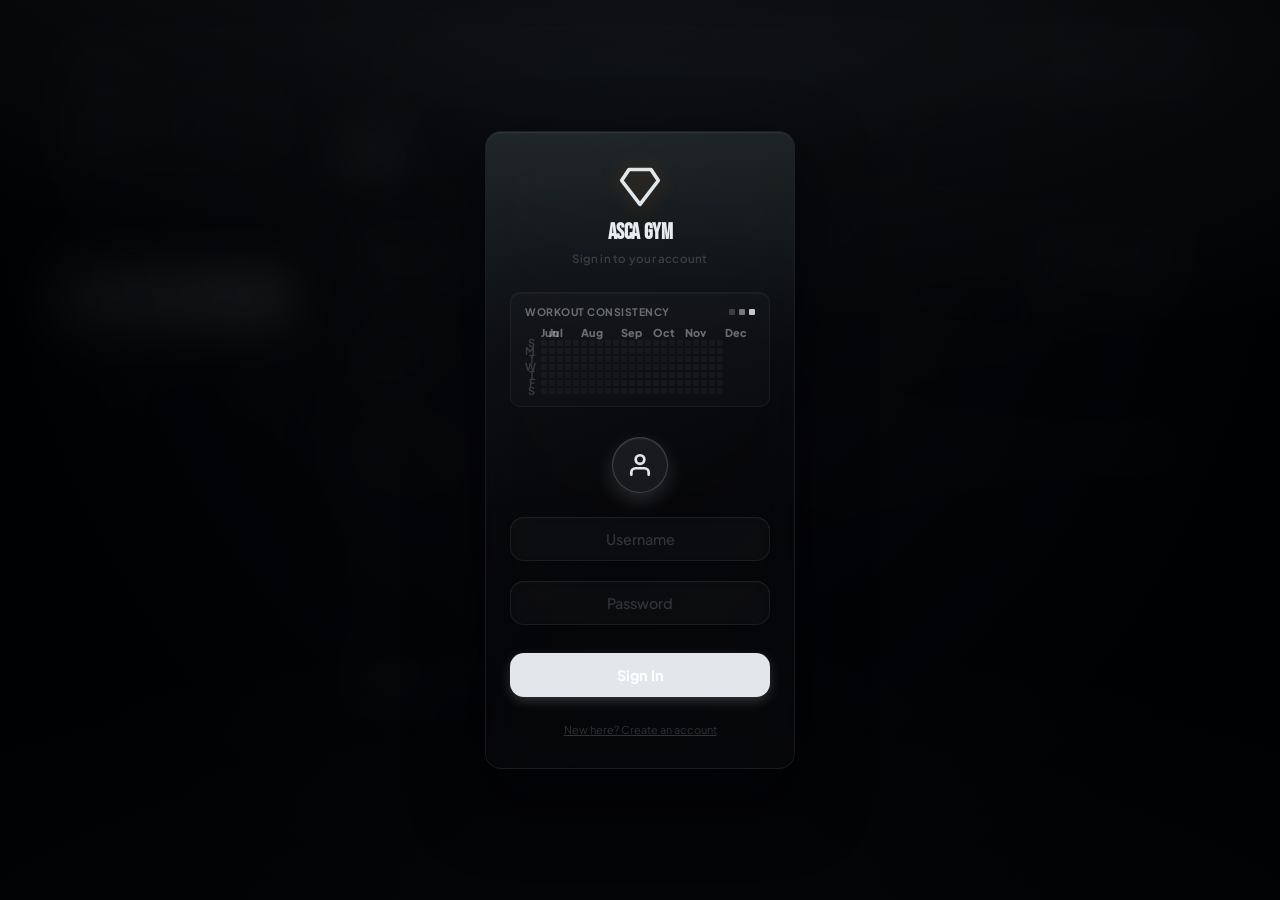
==== index.html @ 85932e54 "v2 P1b: feed skeletons + pull-to-refresh + PR-pill fix Slice 1 — feed/pagination polish: - Feed hard" ====
<!DOCTYPE html>
<html lang="en">
<head>
  <meta charset="UTF-8">
  <meta name="viewport" content="width=device-width, initial-scale=1, viewport-fit=cover, maximum-scale=1, user-scalable=no">
  <meta name="description" content="Asca Gym — Elite Liquid Glass Tracker">
  <meta name="theme-color" content="#000000">
  <meta name="apple-mobile-web-app-capable" content="yes">
  <meta name="apple-mobile-web-app-status-bar-style" content="black-translucent">
  <title>Asca Gym</title>
  <script>
  /* Pre-paint theme. build.js copies the head verbatim into the built
     artifact and emits it ahead of the inlined stylesheet, so this runs
     before a single pixel of the login screen is painted — no flash of the
     wrong theme while the base64 payload is still unpacking. It only ever
     READS the key; applyTheme() in winter.js is the sole writer.

     Winter Arc is the default: anything other than an EXPLICIT 'classic'
     in storage renders winter — this mirrors WinterArc.getTheme()'s
     default exactly, so a fresh browser never flashes classic first. */
  (function(){try{
    if(localStorage.getItem('asca_gym_theme')!=='classic'){
      document.documentElement.setAttribute('data-theme','winter');
      var m=document.querySelector('meta[name="theme-color"]');
      if(m)m.setAttribute('content','#020407');
    }
  }catch(e){}})();
  </script>
  
  <link rel="icon" href="data:image/svg+xml,<svg xmlns='http://www.w3.org/2000/svg' viewBox='0 0 24 24' fill='none' stroke='%230A84FF' stroke-width='2'><path d='M6 3h12l4 6-10 13L2 9z'/></svg>">
  <style>
    @import url('https://fonts.googleapis.com/css2?family=Outfit:wght@600;700;800;900&family=Playfair+Display:ital,wght@1,500;1,600&family=Plus+Jakarta+Sans:wght@400;600;700;800&family=JetBrains+Mono:wght@500;700&family=Bebas+Neue&display=swap');

:root {
  /* ── Colour channels ─────────────────────────────────────────
     The whole palette is expressed as `rgba(var(--channel), alpha)`
     rather than literal rgba(). Swapping these three lines re-tints
     every glass surface, border, specular highlight and shadow in
     the app at once — which is what makes a second theme a token
     block instead of a second stylesheet. Alphas stay per-rule.   */
  --wht: 255, 255, 255;
  --blk: 0, 0, 0;
  --accent-rgb: 255, 118, 0;

  /* Backgrounds — swapped wholesale by the winter block. */
  --frame-bg: radial-gradient(ellipse at 50% 0%, #111018 0%, #07070a 100%);
  --veil-1: rgba(22, 20, 28, 0.78);
  --veil-2: rgba(8, 8, 10, 0.94);
  --atmos: none;

  /* Aurora blobs: rgb channel + peak alpha, so one token drives both stops. */
  --blob-1: 160, 90, 255;   --blob-1-a: 0.70;
  --blob-2: 255, 80, 160;   --blob-2-a: 0.60;
  --blob-3: 0, 180, 255;    --blob-3-a: 0.55;
  --blob-4: 255, 160, 0;    --blob-4-a: 0.50;

  /* Activity ramp (gym heatmap). */
  --hm-1: rgba(255, 107, 0, 0.20);
  --hm-2: rgba(255, 107, 0, 0.45);
  --hm-3: rgba(255, 107, 0, 0.70);
  --hm-4: var(--accent);

  /* Elevated dark base — off pure black so elevation tiers read. */
  --bg: #0C0C0E;
  
  /* Apple Liquid Glass — True Translucent System */
  --glass-1: rgba(var(--wht), 0.03);
  --glass-2: rgba(var(--wht), 0.05);
  --glass-3: rgba(var(--wht), 0.09);
  --glass-hover: rgba(var(--wht), 0.12);
  --glass-active: rgba(var(--wht), 0.18);
  --glass-card: rgba(var(--wht), 0.03);
  --glass-card-hover: rgba(var(--wht), 0.06);
  --glass-surface: linear-gradient(135deg, rgba(var(--wht), 0.06) 0%, rgba(var(--wht), 0.015) 100%);
  
  /* Specular & Refraction — Apple Liquid Glass */
  --specular-top: inset 0 1px 0 0 rgba(var(--wht), 0.28);
  --specular-edge: inset 0 0 0 0.5px rgba(var(--wht), 0.14);
  --glass-glow: 0 8px 32px rgba(var(--blk), 0.45);
  --glass-shine: inset 0 1px 0 0 rgba(var(--wht), 0.28),
                 inset 0 0 0 0.5px rgba(var(--wht), 0.12);
  
  /* Precision Borders */
  --border-light: rgba(var(--wht), 0.1);
  --border-strong: rgba(var(--accent-rgb), 0.25);
  --border-glow: rgba(var(--accent-rgb), 0.3);

  /* Typography Colors */
  --t-1: #ffffff;
  --t-2: rgba(var(--wht), 0.72);
  --t-3: rgba(var(--wht), 0.45);
  --t-4: rgba(var(--wht), 0.2);

  /* Apple HSL Tailored Colors */
  --c-blue: #0A84FF;
  --c-blue-bg: rgba(10, 132, 255, 0.15);
  --c-green: #30D158;
  --c-green-bg: rgba(48, 209, 88, 0.15);
  --c-orange: #FF9F0A;
  --c-orange-bg: rgba(255, 159, 10, 0.15);
  --c-red: #FF453A;
  --c-red-bg: rgba(255, 69, 58, 0.15);
  --c-purple: #BF5AF2;
  --c-purple-bg: rgba(191, 90, 242, 0.15);
  --c-cyan: #64D2FF;
  --c-cyan-bg: rgba(100, 210, 255, 0.15);
  
  --accent: #FF7600;
  --accent-bg: rgba(var(--accent-rgb), 0.15);
  /* Accented channel for the deep gradient stops/glow shadows that used to
     hardcode the red-orange 255,61,0 — ONE accent family now: --accent plus
     the light tints --accent-hi/--accent-press below. (#591D00 ≈ color-mix(
     in srgb, var(--accent) 35%, black); grayscale under the winter theme,
     like --accent itself.) */
  --accent-press-rgb: 89, 29, 0;
  --accent-hi: color-mix(in srgb, var(--accent) 75%, white);
  --accent-press: color-mix(in srgb, var(--accent) 80%, black);
  
  /* Radius System — iOS 27 Super-Rounded */
  /* Compressed radius scale: gentle curves, nothing balloon-round */
  --r-xs: 6px;
  --r-s: 8px;
  --r-m: 10px;
  --r-l: 14px;
  --r-xl: 16px;
  --r-full: 10px; /* ex-pill: buttons/chips now softly rounded rects */
  
  /* Safe Area */
  --sat: env(safe-area-inset-top, 0px);
  --sab: env(safe-area-inset-bottom, 0px);
  
  /* Easing */
  --spring: cubic-bezier(0.25, 1, 0.5, 1);
  --bounce: cubic-bezier(0.34, 1.56, 0.64, 1);
  --smooth: cubic-bezier(0.4, 0, 0.2, 1);
  --arc-settle: cubic-bezier(0.25, 1, 0.5, 1);

  /* Motion durations — one scale, so any future retiming happens here. */
  --dur-fast: 150ms;
  --dur-med:  300ms;
  --dur-slow: 500ms;

  /* ── Motion recipe ──────────────────────────────────────────────
     Tappables share ONE recipe: --dur-fast ease for colour/opacity/
     shadow, --dur-fast --spring (transform) for movement, and this
     press value on :active. Call-sites compose the tokens below —
     nothing hardcodes its own 0.2s/scale anymore.
       .tappable { transition: background-color var(--dur-fast) ease, …,
                             transform var(--dur-fast) var(--spring), opacity var(--dur-fast) ease; }
       .tappable:active { transform: scale(var(--press-scale)); }     */
  --press-scale: 0.96;

  /* The ONE consolidated interactive transition — replaces the ~25 copy-
     pasted six-property strings this sheet grew. Standard variants: colors
     get --smooth with no easing on transform; slower (springy) variants
     get ease on colors, --spring on transform. */
  --t-ui: background-color var(--dur-fast) var(--smooth),
          border-color var(--dur-fast) var(--smooth),
          color var(--dur-fast) var(--smooth),
          box-shadow var(--dur-fast) var(--smooth),
          transform var(--dur-fast) var(--smooth),
          opacity var(--dur-fast) var(--smooth);
  --t-ui-slow: background-color var(--dur-med) ease,
               border-color var(--dur-med) ease,
               color var(--dur-med) ease,
               box-shadow var(--dur-med) ease,
               transform var(--dur-med) var(--spring),
               opacity var(--dur-med) ease;
  /* Podium-card bounce variant (medal pop) — keep it its own recipe so
     the bounce stays deliberate, not ambient. */
  --t-ui-slow-bounce: background-color var(--dur-med) ease,
               border-color var(--dur-med) ease,
               color var(--dur-med) ease,
               box-shadow var(--dur-med) ease,
               transform var(--dur-med) var(--bounce),
               opacity var(--dur-med) ease;

  /* Spacing — 4px base; the arc/settle spacing story rides these, not
     one-off pixel values spread across the sheet. */
  --space-1: 4px;
  --space-2: 8px;
  --space-3: 12px;
  --space-4: 16px;
  --space-5: 20px;
  --space-6: 24px;
  --space-8: 32px;

  /* Type scale — collapsed from the 41 ad-hoc sizes the sheet grew into.
     The values below cover every use today; anything between them is a
     legacy one-off the next Stage 2 touch will normalize. */
  --text-xs:      0.68rem;  /* labels, hints */
  --text-s:       0.82rem;  /* body-small */
  --text-m:       0.98rem;  /* body */
  --text-l:       1.25rem;  /* card titles */
  --text-xl:      2rem;     /* view titles */
  --text-display: 3.25rem;  /* Arc masthead number */

  /* Glass recipe — split into its three parts so themes can de-gloss in
     one place. Every backdrop-filter call-site composes these directly:
       backdrop-filter: blur(var(--glass-blur)) saturate(var(--glass-sat)) brightness(var(--glass-bright))
     (There's deliberately no --glass-recipe token: custom-property values
     are computed once, so a composite would freeze its parts at parse time
     and ignore theme overrides.) */
  --glass-blur: 20px;
  --glass-sat:  190%;
  --glass-bright: 1.1;
  
  /* Fonts */
  --ff-sans: 'Plus Jakarta Sans', -apple-system, sans-serif;
  --ff-serif: 'Playfair Display', Georgia, serif;
  --ff-title: 'Outfit', sans-serif;
  --ff-mono: 'JetBrains Mono', monospace;
  /* Same as --ff-title in Classic (no visual change); Winter Arc swaps it
     for a condensed, heavier display face — see the winter block below. */
  --ff-arc-display: var(--ff-title);

  /* Kept-on-purpose legacy names (css.js audits declared vars). --r-md is the
     value two older call-sites already fall back to when unset. */
  --r-md: var(--r-l);

  /* ── Elevation tiers ─────────────────────────────────────────────
     Three real depths, not a continuous scale. Classic runs lifted &
     glossy; the winter block below flattens toward charcoal-on-charcoal.
     Specificity stays low: components consume the token, not a stack. */
  --elev-1: var(--glass-shine), /* hairline specular, same as cards today */
            var(--glass-glow);
  --elev-2: inset 0 1px 0 0 rgba(var(--wht), 0.32),
            inset 0 0 0 0.5px rgba(var(--wht), 0.16),
            0 20px 56px rgba(var(--blk), 0.60);   /* floating: toast, sheet, modal, set-editor */
}

/* ── Winter Arc Tokens ─────────────────────────────────────────
   The seasonal skin. Same token NAMES as :root, cold values — so
   every one of the ~3900 lines below is already theme-aware and
   needs no winter-specific rule. Set on <html data-theme="winter">
   by the pre-paint script in index.html, so the login screen is
   already winter before the payload unpacks.

   Concept: the world is cold and still; your streak is the only warm
   thing on the screen. --arc-ember is the ONE warm colour and is
   reserved for streaks, day counters and completion moments. Using it
   anywhere else dilutes the whole idea.

   Semantic colours (danger red, success green, medals, rank tiers)
   are deliberately NOT remapped — a red error is red in winter.     */
:root[data-theme="winter"] {
  /* "Locked in" — the whole theme reads like the Monk Mode screen now,
     not a decorative ice skin: darker ground, quieter glass, a serious
     condensed display face. What used to be a bright aurora wash is now
     closer to a held breath — visible, cold, and mostly still. */

  /* Re-tint every glass surface, border, specular and shadow at once.
     Near-monochrome: white, grey, black. Colour is a functional signal
     now (the streak flame, and only the streak flame), not a brand. */
  --wht: 214, 220, 227;          /* cool grey-white, desaturated */
  --blk: 1, 3, 6;                /* near-black */
  --accent-rgb: 226, 231, 236;   /* near-white grey — was glacier cyan */

  --bg: #020407;

  --accent: #E2E7EC;             /* buttons, active states, progress fills — grey-white, not a hue */
  --accent-2: #5B6068;           /* muted slate grey — was aurora violet */
  --accent-3: #666B72;           /* muted grey — was frost mint */
  /* The one exception: fire stays warm. Reserved for the streak flame
     ONLY (see .arc-streak-flame / .monk-streak-flame) — muted well below
     the original's brightness so it reads as an ember, not a highlight. */
  --arc-ember: #A8724A;
  --arc-ember-rgb: 168, 114, 74;

  --ff-arc-display: 'Bebas Neue', var(--ff-title), sans-serif;

  /* Darker, flatter glass — less "lit from within," more charcoal with a
     hairline edge. Halved the lift and dropped the colour cast entirely. */
  --glass-surface: linear-gradient(135deg, rgba(var(--wht), 0.045) 0%, rgba(var(--wht), 0.012) 60%, rgba(var(--wht), 0.02) 100%);

  /* Corner frost is now a suggestion, not a glow — and grey, not blue. */
  --glass-glow: 0 8px 28px rgba(var(--blk), 0.65),
                inset 5px 5px 12px -14px rgba(var(--wht), 0.22),
                inset -5px -5px 12px -14px rgba(var(--wht), 0.16);

  --t-1: #E9EDF1;

  /* Backgrounds. --frame-bg and --veil-* are consumed by rules that live
     inside the build's inline lock-screen slice, which is how the winter
     ground reaches the login screen without moving any slice boundary.
     A void, not a nebula — no colour cast at all. */
  --frame-bg: radial-gradient(ellipse at 50% -10%, #0A0C10 0%, #030406 55%, #000102 100%);
  --veil-1: rgba(8, 9, 12, 0.86);
  --veil-2: rgba(0, 1, 2, 0.97);
  --atmos: radial-gradient(120% 60% at 20% -10%, rgba(var(--wht), 0.045) 0%, transparent 60%),
           radial-gradient(100% 50% at 85% 5%, rgba(var(--wht), 0.035) 0%, transparent 65%),
           radial-gradient(140% 70% at 50% 110%, rgba(var(--wht), 0.02) 0%, transparent 60%);

  /* Aurora blobs — quieter in winter: just enough presence that the
     background isn't flat, but not a nebula. Muted further from prior. */
  --blob-1: 200, 206, 214;  --blob-1-a: 0.10;
  --blob-2: 150, 155, 163;  --blob-2-a: 0.09;
  --blob-3: 170, 175, 182;  --blob-3-a: 0.06;
  --blob-4: 90, 96, 105;    --blob-4-a: 0.11;

  /* Activity ramp — burrowed: low intensity stays quiet, high intensity hits
     proper winter-white instead of grey-on-grey */
  --hm-1: rgba(var(--wht), 0.16);
  --hm-2: rgba(var(--wht), 0.34);
  --hm-3: rgba(var(--wht), 0.58);
  --hm-4: rgba(var(--wht), 0.92);

  /* c-green / c-cyan are left at their classic values on purpose: they
     colour-code workout day-types and muscle groups elsewhere in the app
     (History, Insights), which is functional, not decorative — recolouring
     them would hurt an existing feature rather than serve this one. */

  /* Completion moments decelerate like cold settling — a longer, heavier
     tail than the UI's everyday --spring. */
  --arc-settle: cubic-bezier(0.16, 1, 0.3, 1);

  /* Winter depth: flatter, closer to raw charcoal. The specular hairline
     stays (that's what keeps glass readable); the ambient glow drops out. */
  --elev-1: var(--glass-shine),
            var(--glass-glow);
  --elev-2: inset 0 1px 0 0 rgba(var(--wht), 0.30),
            inset 0 0 0 0.5px rgba(var(--wht), 0.14),
            0 18px 48px rgba(var(--blk), 0.72);
  /* Colder, tighter glass: less glow, less saturation, still a hint of lift. */
  --glass-sat: 140%;
  --glass-bright: 1.05;
  --glass-blur: 24px;
}



/* ── Reset & Base ─────────────────────────────────────────── */
*, *::before, *::after {
  margin: 0; padding: 0; box-sizing: border-box;
}

html {
  font-size: 16px;
  background-color: var(--bg);
  color: var(--t-1);
  -webkit-font-smoothing: antialiased;
  -webkit-tap-highlight-color: transparent;
  height: 100%;
}

body {
  font-family: var(--ff-sans);
  background-color: var(--bg);
  min-height: 100dvh;
  display: flex;
  justify-content: center;
  align-items: center;
  overflow: hidden;
  height: 100%;
}



/* ── Lock Screen Overlay ─────────────────────────────────── */
.lock-screen {
  position: fixed;
  top: 0; left: 0; right: 0; bottom: 0;
  width: 100vw; height: 100vh;
  z-index: 9999;
  background: radial-gradient(ellipse at 50% 0%, var(--veil-1) 0%, var(--veil-2) 80%);
  backdrop-filter: blur(var(--glass-blur)) saturate(var(--glass-sat)) brightness(var(--glass-bright));
  -webkit-backdrop-filter: blur(var(--glass-blur)) saturate(var(--glass-sat)) brightness(var(--glass-bright));
  display: flex;
  align-items: center;
  justify-content: center;
  transition: opacity 0.4s cubic-bezier(0.4, 0, 0.2, 1), visibility 0.4s cubic-bezier(0.4, 0, 0.2, 1);
  opacity: 1;
  visibility: visible;
}

.lock-screen.unlocked {
  opacity: 0;
  visibility: hidden;
  pointer-events: none;
}

/* The login atmosphere. Static, not animated — the screen lives for about
   three seconds and .gradient-mesh does not exist yet at this point (its
   markup is inside .phone-frame, which the payload has not injected). */
.lock-screen::before {
  content: '';
  position: absolute;
  inset: 0;
  background: var(--atmos);
  pointer-events: none;
}
.lock-card { position: relative; }

/* .card/.glass-card lives outside the inlined lock slice, so .lock-card has
   always rendered UNGLASSED in the built artifact while looking correct in
   dev. Restate the glass recipe here; fixes it in both themes. */
.lock-card {
  background: var(--glass-surface);
  backdrop-filter: blur(var(--glass-blur)) saturate(var(--glass-sat)) brightness(var(--glass-bright));
  -webkit-backdrop-filter: blur(var(--glass-blur)) saturate(var(--glass-sat)) brightness(var(--glass-bright));
  border: 1px solid rgba(var(--wht), 0.08);
}

.lock-card {
  width: 310px;
  padding: 32px 24px;
  text-align: center;
  display: flex;
  flex-direction: column;
  align-items: center;
  gap: 22px;
  box-shadow: 0 30px 70px rgba(var(--blk), 0.8),
              inset 0 1px 1px rgba(var(--wht), 0.1);
  border-radius: 16px;
}

.lock-header {
  display: flex;
  flex-direction: column;
  align-items: center;
  gap: 6px;
}

.lock-header .brand-logo {
  width: 44px;
  height: 44px;
  color: var(--accent);
  filter: drop-shadow(0 0 10px rgba(255, 107, 0, 0.3));
  margin-bottom: 6px;
}

.lock-title {
  font-family: var(--ff-title);
  font-size: 1.35rem;
  font-weight: 800;
  color: var(--t-1);
  letter-spacing: -0.02em;
}

.lock-subtitle {
  font-size: 0.72rem;
  font-weight: 600;
  color: var(--t-4);
  letter-spacing: 0.02em;
}

.lock-setup-form {
  display: flex;
  flex-direction: column;
  align-items: center;
  gap: 16px;
  width: 100%;
  animation: slideUpFade 0.3s ease;
}

.lock-setup-desc {
  font-size: 0.72rem;
  color: var(--t-3);
  line-height: 1.45;
  margin: 0 0 8px 0;
  text-align: center;
}

.lock-reset-link {
  font-size: 0.68rem;
  color: var(--t-4);
  cursor: pointer;
  text-decoration: underline;
  transition: color 0.2s;
  margin-top: 4px;
}

@media (hover: hover) and (pointer: fine) {
  .lock-reset-link:hover {
    color: var(--accent);
  }
}

.setup-icon-wrapper {
  width: 56px;
  height: 56px;
  border-radius: 50%;
  background: rgba(var(--accent-rgb), 0.08);
  border: 1px solid rgba(var(--accent-rgb), 0.2);
  display: flex;
  align-items: center;
  justify-content: center;
  margin-bottom: 8px;
  box-shadow: 0 8px 20px rgba(var(--accent-rgb), 0.15),
              inset 0 1px 1px rgba(var(--wht), 0.1);
  animation: pulseOrange 2.5s infinite alternate;
}

.setup-lock-icon {
  width: 26px;
  height: 26px;
  color: var(--accent);
}

@keyframes pulseOrange {
  0% {
    box-shadow: 0 8px 20px rgba(var(--accent-rgb), 0.15),
                inset 0 1px 1px rgba(var(--wht), 0.1);
    border-color: rgba(var(--accent-rgb), 0.2);
  }
  100% {
    box-shadow: 0 8px 30px rgba(var(--accent-rgb), 0.35),
                inset 0 1px 1px rgba(var(--wht), 0.2);
    border-color: rgba(var(--accent-rgb), 0.5);
  }
}

.lock-heatmap-preview {
  display: flex;
  flex-direction: column;
  gap: 8px;
  width: 100%;
  padding: 12px 14px;
  background: rgba(var(--wht), 0.02);
  border: 1px solid rgba(var(--wht), 0.05);
  border-radius: var(--r-m);
  margin: 4px 0 8px 0;
  box-shadow: inset 0 1px 1px rgba(var(--wht), 0.05);
}

.lock-heatmap-header {
  display: flex;
  justify-content: space-between;
  align-items: center;
  font-size: 0.65rem;
  font-weight: 700;
  color: var(--t-3);
  text-transform: uppercase;
  letter-spacing: 0.05em;
}

.lock-heatmap-legend {
  display: flex;
  gap: 4px;
}

.lock-heatmap-legend .legend-dot {
  width: 6px;
  height: 6px;
  border-radius: 1px;
}

.lock-heatmap-legend .legend-dot.lvl-1 { background: rgba(var(--wht), 0.22); }
.lock-heatmap-legend .legend-dot.lvl-2 { background: rgba(var(--wht), 0.50); }
.lock-heatmap-legend .legend-dot.lvl-3 { background: rgba(var(--wht), 0.90); }

.lock-heatmap-body {
  display: flex;
  gap: 6px;
  width: 100%;
}

.lock-heatmap-days-labels {
  display: flex;
  flex-direction: column;
  justify-content: space-between;
  height: 54px;
  margin-top: 14px;
  font-size: var(--text-xs);
  color: var(--t-4);
  font-weight: 700;
  text-align: right;
  width: 10px;
  line-height: 6px;
}

.lock-heatmap-main {
  display: flex;
  flex-direction: column;
  position: relative;
  width: 100%;
  overflow-x: auto;
  scrollbar-width: none;
  -webkit-overflow-scrolling: touch;
}
.lock-heatmap-main::-webkit-scrollbar { display: none; }

.lock-heatmap-months {
  display: block;
  height: 14px;
  position: relative;
  font-size: var(--text-xs);
  color: var(--t-3);
  font-weight: 800;
}

.lock-heatmap-month-label {
  position: absolute;
}

.lock-heatmap-grid {
  display: grid;
  grid-auto-columns: 6px;
  grid-template-rows: repeat(7, 6px);
  grid-auto-flow: column;
  gap: 2px;
  width: max-content;
}

.lock-heatmap-dot {
  width: 6px;
  height: 6px;
  border-radius: 1px;
  background: rgba(var(--wht), 0.04);
  transition: transform 0.2s;
  /* Settle-in: with the inline animation-delay build.js stamps onto each
     dot, the grid crystallises left→right on first paint. The slow ease
     (arc-settle) matches the winter theme's "cold settling" feel; classic
     just reads as a considered arrival. Reduced-motion honored at EOF. */
  animation: dotCrystallise 0.5s var(--arc-settle, cubic-bezier(0.25,1,0.5,1)) backwards;
}

@keyframes dotCrystallise {
  from { opacity: 0; transform: scale(0.5); }
  to   { opacity: 1; transform: scale(1); }
}

.lock-heatmap-dot.lvl-1 { background: rgba(var(--wht), 0.22); }
.lock-heatmap-dot.lvl-2 { background: rgba(var(--wht), 0.50); }
.lock-heatmap-dot.lvl-3 { background: rgba(var(--wht), 0.90); }

@media (hover: hover) and (pointer: fine) {
  .lock-heatmap-dot:hover {
    transform: scale(1.4);
    z-index: 2;
    box-shadow: 0 0 4px rgba(var(--wht), 0.6);
  }
}

/* ── Custom Lock Input & Button (Inlined on startup) ── */
.lock-input {
  width: 100% !important;
  background: rgba(var(--wht), 0.03) !important;
  border: 1px solid rgba(var(--wht), 0.08) !important;
  border-radius: 14px !important;
  padding: 12px 16px !important;
  color: var(--t-1) !important;
  font-family: var(--ff-sans) !important;
  font-size: 0.9rem !important;
  font-weight: 500 !important;
  outline: none !important;
  transition: var(--t-ui-slow) !important;
  box-shadow: inset 0 2px 4px rgba(var(--blk), 0.25),
              inset 0 0.5px 0.5px rgba(var(--wht), 0.05) !important;
  text-align: center !important;
}

.lock-input:focus {
  background: rgba(var(--wht), 0.06) !important;
  border-color: var(--accent) !important;
  box-shadow: 0 0 0 3px rgba(var(--accent-rgb), 0.15),
              inset 0 2px 4px rgba(var(--blk), 0.25) !important;
}

.lock-input::placeholder {
  color: var(--t-4) !important;
}

.lock-btn {
  width: 100% !important;
  background: var(--accent) !important;
  border: 1px solid rgba(var(--wht), 0.1) !important;
  border-radius: 14px !important;
  padding: 12px 16px !important;
  color: #ffffff !important;
  font-family: var(--ff-sans) !important;
  font-size: 0.9rem !important;
  font-weight: 700 !important;
  cursor: pointer !important;
  transition: var(--t-ui-slow) !important;
  box-shadow: 0 4px 12px rgba(var(--accent-rgb), 0.2),
              inset 0 1px 0 rgba(var(--wht), 0.2) !important;
  display: flex !important;
  align-items: center !important;
  justify-content: center !important;
}

@media (hover: hover) and (pointer: fine) {
  .lock-btn:hover {
    background: var(--accent-hi) !important;
    box-shadow: 0 6px 16px rgba(var(--accent-rgb), 0.35),
                inset 0 1px 0 rgba(var(--wht), 0.2) !important;
    transform: translateY(-1px) !important;
  }
}

.lock-btn:active {
  transform: translateY(1px) !important;
  box-shadow: 0 2px 6px rgba(var(--accent-rgb), 0.2) !important;
}

/* ── Premium settings list (iOS/Instagram/Strava style) ──── */
.settings-list-card {
  padding: 0 !important;
  overflow: hidden;
}
.settings-list-item {
  display: flex; align-items: center; gap: 14px;
  padding: var(--space-4) var(--space-5);
  border-bottom: 1px solid rgba(var(--wht), 0.05);
  cursor: pointer; transition: var(--t-ui-slow);
  position: relative;
}
.settings-list-item:last-child {
  border-bottom: none;
}

@media (hover: hover) and (pointer: fine) {
  .settings-list-item:hover {
    background: rgba(var(--wht), 0.03);
  }
}
.settings-list-item:active {
  background: rgba(var(--wht), 0.05);
}
.settings-list-icon {
  width: 38px; height: 38px; border-radius: 10px;
  display: flex; align-items: center; justify-content: center;
  flex-shrink: 0;
}
.settings-list-icon svg {
  width: 20px; height: 20px;
}
.settings-list-content {
  flex: 1; display: flex; flex-direction: column; gap: 2px;
}
.settings-list-title {
  font-size: 0.88rem; font-weight: 700; color: #fff;
}
.settings-list-desc {
  font-size: 0.72rem; color: var(--t-3); font-weight: 500;
}
.settings-list-chevron {
  color: var(--t-4); display: flex; align-items: center;
}
.settings-list-chevron svg {
  width: 18px; height: 18px; transition: transform var(--dur-fast) var(--spring);
}

@media (hover: hover) and (pointer: fine) {
  .settings-list-item:hover .settings-list-chevron svg {
    transform: translateX(2px);
    color: var(--t-3);
  }
}
.settings-list-action-btn {
  background: rgba(var(--wht), 0.06);
  border: 1px solid rgba(var(--wht), 0.1);
  border-radius: var(--r-xs);
  padding: 6px 12px; font-size: 0.72rem; font-weight: 700;
  color: #fff; cursor: pointer; transition: var(--t-ui);
}

@media (hover: hover) and (pointer: fine) {
  .settings-list-action-btn:hover {
    background: rgba(var(--wht), 0.1);
    border-color: rgba(var(--wht), 0.2);
  }
}

/* iOS Settings Grouping Styles */
.settings-section-header {
  font-size: 0.68rem; font-weight: 800;
  color: var(--t-3); text-transform: uppercase;
  letter-spacing: 0.08em; margin: 18px 0 6px 12px;
}
.settings-list-right-group {
  display: flex; align-items: center; gap: 8px;
}
.settings-row-action-label {
  font-size: 0.72rem; font-weight: 700;
  color: rgba(var(--wht), 0.4);
  transition: color 0.2s;
}

@media (hover: hover) and (pointer: fine) {
  .settings-list-item:hover .settings-row-action-label {
    color: #fff;
  }
}
.settings-row-action-label.destructive-text {
  color: rgba(255, 69, 58, 0.6);
}

@media (hover: hover) and (pointer: fine) {
  .settings-list-item:hover .settings-row-action-label.destructive-text {
    color: #FF453A;
  }
}

/* ── Profile Hero Custom Overrides ──── */
#fbStatus {
  position: absolute !important;
  top: 14px !important;
  right: 14px !important;
  left: auto !important;
  width: auto !important;
  max-width: max-content !important;
  display: inline-flex !important;
  flex-shrink: 0;
}
.profile-edit-toggle:focus {
  outline: none !important;
  box-shadow: none !important;
}
.profile-edit .input-field {
  background: rgba(var(--blk), 0.4) !important;
  border: 1px solid rgba(var(--wht), 0.08) !important;
  backdrop-filter: none !important;
  -webkit-backdrop-filter: none !important;
  box-shadow: inset 0 2px 4px rgba(var(--blk), 0.3) !important;
}
.profile-edit .input-field:focus {
  border-color: var(--accent) !important;
  background: rgba(var(--blk), 0.55) !important;
}
#bFbSave {
  background: linear-gradient(135deg, var(--accent) 0%, var(--accent-hi) 100%) !important;
  box-shadow: 0 4px 16px rgba(var(--accent-rgb), 0.3) !important;
  border: 1px solid rgba(var(--wht), 0.1) !important;
  transition: var(--t-ui-slow) !important;
  margin-top: 12px;
}

@media (hover: hover) and (pointer: fine) {
  #bFbSave:hover {
    box-shadow: 0 6px 20px rgba(255, 107, 0, 0.45) !important;
    transform: translateY(-1px);
  }
}
#bFbSave:active {
  transform: translateY(1px);
}

/* ── Mobile responsiveness overrides ── */
@media (max-width: 480px) {
  .profile-stats {
    display: grid !important;
    grid-template-columns: repeat(6, 1fr) !important;
    gap: 8px !important;
    padding: 0 !important;
  }
  .profile-stat {
    border-left: none !important;
    text-align: center !important;
    padding: 12px 4px !important;
  }
  /* Row 1 stats: Workouts, Volume, This Week span 2 columns */
  .profile-stat:nth-child(1),
  .profile-stat:nth-child(2),
  .profile-stat:nth-child(3) {
    grid-column: span 2 !important;
  }
  /* Row 2 stats: Followers, Following span 3 columns */
  .profile-stat:nth-child(4),
  .profile-stat:nth-child(5) {
    grid-column: span 3 !important;
  }
  
  /* Stack the form inputs vertically */
  .form-row {
    grid-template-columns: 1fr !important;
    gap: 14px !important;
    margin-bottom: 14px !important;
  }

  /* Cardio metrics: tighter gutters so speed/incline/HR fit one row */
  .cardio-extra-row { padding-left: 0; padding-right: 0; }

  /* Notes on mobile: full width, and 16px font — anything smaller makes
     iOS Safari auto-zoom on focus, which is what hid the text while typing */
  .set-notes-wrap { padding-left: 0; padding-right: 0; }
  .set-notes-input { font-size: 16px; min-height: 30px; }
  .set-notes-input::placeholder { font-size: 0.85rem; }
}

.github-profile-link {
  display: inline-flex; align-items: center; gap: 4px;
  background: rgba(var(--wht), 0.04);
  border: 1px solid rgba(var(--wht), 0.06);
  padding: 4px 10px; border-radius: 8px;
  font-size: 0.68rem; font-weight: 700;
  color: var(--t-2); text-decoration: none;
  margin-top: 8px; transition: var(--t-ui-slow);
}

@media (hover: hover) and (pointer: fine) {
  .github-profile-link:hover {
    background: rgba(var(--wht), 0.08);
    border-color: rgba(var(--wht), 0.15);
    color: #fff;
    transform: translateY(-0.5px);
  }
}
.github-profile-link svg {
  color: var(--t-3);
  transition: color 0.2s;
}

@media (hover: hover) and (pointer: fine) {
  .github-profile-link:hover svg {
    color: #fff;
  }
}

/* Camera overlay when editing */
.profile-hero.editing .profile-avatar {
  position: relative;
  cursor: pointer;
}
.profile-hero.editing .profile-avatar::after {
  content: '📷';
  position: absolute; inset: 0;
  background: rgba(var(--blk), 0.5);
  border-radius: 50%;
  display: flex; align-items: center; justify-content: center;
  font-size: 1.25rem; color: #fff;
  opacity: 0.95; transition: var(--t-ui);
  box-shadow: inset 0 0 10px rgba(var(--blk),0.5);
}

@media (hover: hover) and (pointer: fine) {
  .profile-hero.editing .profile-avatar:hover::after {
    background: rgba(var(--blk), 0.65);
    transform: scale(1.03);
  }
}

/* ═══════════════════════════════════════════════════════════════
   ── Adaptive Responsive System ──────────────────────────────────
   Mobile-first base above; these layer breakpoints on top:
     ≤360   small phones (anti-overflow)
     landscape short screens
     768–1023  tablet (centered wide column)
     ≥1024  desktop app-shell (left sidebar + wide content)
     ≥1280  extra multi-column density
   ═══════════════════════════════════════════════════════════════ */

/* Global safety: nothing should ever cause horizontal scroll */
html, body { max-width: 100%; overflow-x: hidden; }
.card, .glass-card, .view, .views-container { min-width: 0; }

/* ── Compact phones (≤430px — covers 390px iPhone) ──────────────── */
@media (max-width: 430px) {
  .views-container { padding-left: 14px; padding-right: 14px; }
}

/* ── Small phones ≤360px — kill overflow, tighten spacing ─────── */
@media (max-width: 360px) {
  .views-container { padding-left: 12px; padding-right: 12px; }
  .view-title { font-size: 1.62rem; }
  .view-subtitle { font-size: 0.76rem; }
  .bottom-bar { left: 8px; right: 8px; padding: 0 4px; }
  .bot-btn { font-size: 0.55rem; } /* width stays 100%; grid tracks own sizing */
  .h2h-radar-wrap svg { max-width: 100%; height: auto; }
  .lb-podium, .friend-compare, .vol-insight-list, .pr-grid { min-width: 0; }
  .modal { width: 94%; }
  .lb-metric-tabs, .lb-timeframe-tabs, .filter-bar { overflow-x: auto; -webkit-overflow-scrolling: touch; scrollbar-width: none; }
  .lb-metric-tabs::-webkit-scrollbar, .lb-timeframe-tabs::-webkit-scrollbar, .filter-bar::-webkit-scrollbar { display: none; }
}

/* ── Landscape short screens — reclaim vertical space ─────────── */
@media (max-height: 500px) and (orientation: landscape) {
  .phone-frame { height: auto; min-height: 100dvh; }
  .app-header { padding-top: calc(10px + var(--sat)); padding-bottom: 10px; }
  .bottom-bar { height: 54px; bottom: calc(6px + var(--sab)); }
  /* bar + float + hero-＋ overhang + breathing room */
  .views-container { padding-bottom: calc(132px + var(--sab)); }
}

/* ── Tablet 768–1023 — centered wide column, no device chrome ─── */
@media (min-width: 768px) and (max-width: 1023px) {
  .phone-frame {
    width: min(760px, 94vw);
    height: 94vh;
    max-height: 1100px;
    min-height: 0;
    margin: 3vh auto;
    border-radius: 18px;
    border: 1.5px solid rgba(var(--wht), 0.1);
    box-shadow: 0 40px 100px rgba(var(--blk), 0.9),
                inset 0 1px 2px rgba(var(--wht), 0.12);
  }
  .views-container { padding: 26px 30px calc(104px + var(--sab)); }
  .insights-top-row { gap: 20px; }
  .pr-grid { grid-template-columns: repeat(3, 1fr); }
}

/* ── Desktop ≥1024 — app-shell: left sidebar + wide content ───── */
@media (min-width: 1024px) {
  body { padding: 0; }
  .phone-frame {
    display: grid;
    grid-template-columns: 248px minmax(0, 1fr);
    grid-template-rows: auto minmax(0, 1fr);
    grid-template-areas: "nav header" "nav main";
    width: min(1200px, 96vw);
    height: min(940px, 94vh);
    max-height: none;
    min-height: 0;
    margin: auto;
    border-radius: 16px;
    border: 1.5px solid rgba(var(--wht), 0.1);
    box-shadow: 0 40px 110px rgba(var(--blk), 0.92),
                0 0 90px rgba(100, 60, 200, 0.05),
                inset 0 1px 2px rgba(var(--wht), 0.12);
  }

  /* Header spans the content column only; drop the redundant wordmark */
  .app-header {
    grid-area: header;
    justify-content: flex-end;
    gap: 12px;
    padding: calc(20px + var(--sat)) 32px 16px 32px;
  }
  .app-header .brand { display: none; }

  /* Scrolling content region */
  .views-container {
    grid-area: main;
    padding: 26px 34px 40px 34px;
  }

  /* Bottom bar → full-height left sidebar */
  .bottom-bar {
    grid-area: nav;
    position: relative;
    inset: auto;
    left: auto; right: auto; bottom: auto; top: auto;
    width: auto; height: auto;
    display: flex;
    flex-direction: column;
    justify-content: flex-start;
    align-items: stretch;
    gap: 6px;
    padding: 22px 14px;
    border: none;
    border-right: 1px solid rgba(var(--wht), 0.08);
    border-radius: 0;
    background: linear-gradient(180deg, rgba(var(--wht), 0.05), rgba(var(--wht), 0.012));
    box-shadow: none;
    overflow-y: auto;
    scrollbar-width: none;
  }
  /* undo mobile pill grid + hero-in-hole when stacking vertically */
  .bottom-bar:has(.arc-tab-btn:not([hidden])),
  [data-arc="on"] .bottom-bar,
  [data-theme="winter"] .bottom-bar {
    grid-template-columns: none !important;
  }
  .bot-btn-hero {
    position: static; transform: none; right: auto; bottom: auto;
    width: 100%; height: 46px; border-radius: 10px; margin: 4px 0;
  }
  .bot-btn-hero:active { transform: scale(var(--press-scale)); }
  .bottom-bar::-webkit-scrollbar { display: none; }
  .bottom-bar::before {
    content: "Asca Gym";
    font-family: var(--ff-title);
    font-weight: 800;
    font-size: 1.08rem;
    letter-spacing: -0.01em;
    color: var(--t-1);
    padding: 8px 16px 20px 16px;
  }

  .bot-btn {
    flex-direction: row;
    justify-content: flex-start;
    gap: 14px;
    width: 100%;
    height: auto;
    padding: 13px 16px;
    border-radius: 10px;
    font-size: 0.9rem;
    grid-column: auto; /* sidebar is a column flex — tracks unpinned */
  }
    color: var(--t-2);
    transition: background var(--dur-fast) var(--spring), color var(--dur-fast) var(--spring);
  }
  .bot-btn span { font-size: 0.9rem; font-weight: 700; }
  .bot-btn .tab-icon { width: 22px; height: 22px; }
}
/* Hover gated behind hover-capable pointers — a bare :hover inside a
   viewport media query leaves stale hover on touch desktops. */
@media (min-width: 1024px) and (hover: hover) and (pointer: fine) {
  .bot-btn:hover { background: rgba(var(--wht), 0.05); color: var(--t-1); }
}
@media (min-width: 1024px) {
  .bot-btn.on {
    background: linear-gradient(135deg, rgba(var(--accent-rgb), 0.16), rgba(var(--accent-rgb), 0.05));
    box-shadow: inset 0 0 0 1px rgba(var(--accent-rgb), 0.28);
    color: #fff;
  }
  .bot-btn.on .tab-icon { transform: none; color: var(--accent); }
  .nav-lens { display: none !important; }

  /* Rest timer floats inside the content column, clear of the sidebar */
  .global-timer-bar { left: auto; right: 34px; width: min(520px, calc(100% - 296px)); bottom: 26px; }

  /* Give internal grids room to breathe */
  .insights-top-row { gap: 22px; }
  .pr-grid { grid-template-columns: repeat(3, 1fr); }
  .profile-stats { padding: 0; }

  /* Arc's rows (icon — label — value/checkbox) were sized for a 440px
     mobile card. Stretched across the full desktop content pane they
     don't fill the width usefully — the label sits left, the control
     sits right, and the middle is just dead air. A capped, centred
     column reads as a deliberate choice instead of a bug, the way most
     desktop apps treat a list-shaped screen. */
  #vArc { max-width: 560px; margin: 0 auto; width: 100%; }
}

/* ── Wide desktop ≥1280 — genuine two-column content density ──── */
@media (min-width: 1280px) {
  .phone-frame { grid-template-columns: 264px minmax(0, 1fr); }
  /* Feed + history flow into two columns */
  #friendRecent { display: grid; grid-template-columns: 1fr 1fr; gap: 12px; align-items: start; }
  .timeline { display: grid; grid-template-columns: 1fr 1fr; gap: 14px; align-items: start; }
  .pr-grid { grid-template-columns: repeat(4, 1fr); }
}



/* ── Exercise Ranks (Wood → Diamond mastery tiers) ── */
.label-hint {
  font-size: 0.6rem; font-weight: 700; letter-spacing: 0.08em;
  color: var(--t-3); padding: 2px 8px; border-radius: var(--r-full);
  background: rgba(var(--wht),0.05); border: 1px solid var(--border-light);
  text-transform: none;
}
.rank-card { padding: 8px 8px; }
.rank-list { display: flex; flex-direction: column; }
.rank-empty { color: var(--t-3); font-size: 0.9rem; padding: 12px; }
.rank-row {
  display: flex; align-items: center; gap: 14px;
  padding: 12px 10px;
  border-bottom: 1px solid var(--border-light);
}
.rank-row:last-child { border-bottom: none; }
.rank-badge {
  width: 42px; height: 42px; flex-shrink: 0;
  border-radius: 50%; border: 2px solid;
  display: flex; align-items: center; justify-content: center;
  background: rgba(var(--wht),0.03);
}
.rank-emoji { font-size: 1.15rem; line-height: 1; }
.rank-main { flex: 1; min-width: 0; }
.rank-head { display: flex; align-items: baseline; justify-content: space-between; gap: 8px; margin-bottom: 6px; }
.rank-name {
  font-family: var(--ff-title); font-size: 0.9rem; font-weight: 700;
  white-space: nowrap; overflow: hidden; text-overflow: ellipsis;
}
.rank-tier {
  font-family: var(--ff-title); font-size: 0.72rem; font-weight: 800;
  text-transform: uppercase; letter-spacing: 0.06em; flex-shrink: 0;
}
.rank-bar {
  height: 6px; border-radius: 3px; /* capsule: radius = half height */
  background: rgba(var(--wht),0.06); overflow: hidden; margin-bottom: 5px;
}
.rank-fill { height: 100%; border-radius: 3px; transition: width 0.5s ease; }
.rank-sub { font-size: 0.68rem; color: var(--t-3); font-family: var(--ff-mono); }

/* ── Progress Pics (Cloud Storage timeline) ── */
.ppx-card { padding: 16px; }
.ppx-head { display: flex; align-items: center; gap: 12px; margin-bottom: 14px; }
.ppx-head-txt { flex: 1; font-size: 0.76rem; color: var(--t-3); line-height: 1.4; }
.ppx-add-btn {
  display: inline-flex; align-items: center; gap: 6px; flex-shrink: 0;
  background: linear-gradient(135deg, var(--c-orange), #ff8a3d);
  color: #fff; border: none; border-radius: var(--r-full);
  padding: 9px 16px; font-family: var(--ff-title); font-weight: 800;
  font-size: 0.78rem; cursor: pointer;
}
.ppx-add-btn svg { width: 15px; height: 15px; }
.ppx-empty { color: var(--t-3); font-size: 0.85rem; padding: 8px 2px; }
.ppx-grid { display: grid; grid-template-columns: repeat(3, 1fr); gap: 8px; }
.ppx-thumb {
  position: relative; aspect-ratio: 3 / 4;
  border-radius: var(--r-s); overflow: hidden; cursor: pointer;
  border: 1px solid var(--border-light); padding: 0;
  background-size: cover; background-position: center; background-color: rgba(var(--wht),0.04);
}
.ppx-thumb-tag {
  position: absolute; left: 0; right: 0; bottom: 0;
  padding: 10px 8px 6px; font-size: 0.66rem; font-weight: 700; color: #fff;
  text-align: left; background: linear-gradient(to top, rgba(var(--blk),0.7), transparent);
}
/* Compose preview */
.ppx-preview-wrap {
  border-radius: var(--r-m); overflow: hidden; margin-bottom: 14px;
  background: rgba(var(--wht),0.04); max-height: 340px; display: flex; justify-content: center;
}
.ppx-preview { max-width: 100%; max-height: 340px; object-fit: contain; }
/* Viewer / lightbox */
.ppx-view-card { position: relative; padding: 14px; max-width: 440px; }
.ppx-view-close {
  position: absolute; top: 10px; right: 10px; z-index: 2;
  background: rgba(var(--blk),0.45); border-radius: 50%;
}
.ppx-view-imgwrap { border-radius: var(--r-m); overflow: hidden; margin-bottom: 12px; background: #000; }
.ppx-view-img { width: 100%; max-height: 68vh; object-fit: contain; display: block; }
.ppx-view-cap { font-family: var(--ff-title); font-size: 1rem; font-weight: 800; margin-bottom: 2px; }
.ppx-view-sub { font-size: 0.78rem; color: var(--t-3); margin-bottom: 14px; }
.ppx-view-del { color: var(--c-red); }

/* ── Premium Finish ──────────────────────────────────────────
   Consolidated 2026-09 pass. Lives at the tail so it wins against equal-
   specificity rules above without rewriting them. All theme-aware: zero
   literal colors — every line rides the same tokens as the rest of the
   sheet, so classic and winter stay in lockstep. */

/* View content stages in with a light stagger — the view itself already
   animates (viewSlideIn); this makes its cards land as a cascade, not a
   slab. Scoped to #vHome (the dashboard screen) — Social/Insights refill
   their cards asynchronously, and a stagger would re-fire on every
   refresh there; the single view-level animation already covers them.
   nth-child on direct children, pure CSS. Reduced-motion users get the
   existing blanket override below. */
@media (prefers-reduced-motion: no-preference) {
  #vHome.on > * { animation: viewSlideIn 0.42s var(--spring) backwards; }
  #vHome.on > *:nth-child(1) { animation-delay: 0.00s; }
  #vHome.on > *:nth-child(2) { animation-delay: 0.04s; }
  #vHome.on > *:nth-child(3) { animation-delay: 0.08s; }
  #vHome.on > *:nth-child(4) { animation-delay: 0.12s; }
  #vHome.on > *:nth-child(5) { animation-delay: 0.16s; }
  #vHome.on > *:nth-child(n+6) { animation-delay: 0.20s; }
}

/* Numerals: tabular everywhere a value can change under the eye — stat
   figures, leaderboards, streaks — so digits don't jitter width while
   animating or reflowing. Class-only; the font stays the body face. */
.lb-val, .arc-lb-val, .mini-profile-stat-val, .mini-profile-score,
.podium-score, .stat-val, .arc-lb-rank, .lock-heatmap-legend,
.vol-widget-value, .ring-value, .w-val, .pr-score, .chart-val,
.feed-stat b, .tl-stat-v, .timer-text, .monk-streak-num, .monk-stat-val, .mp-tile-vol {
  font-variant-numeric: tabular-nums;
  font-feature-settings: "tnum" 1;
  letter-spacing: 0;
}

/* Arc leaderboard rank accent — the podium colors already exist above
   (top1/2/3). Adding the warm ember edge to the streak metric label so
   the winter intent ("streak = the one warm thing") also reads visually. */
.arc-lb-val { letter-spacing: 0.01em; }
.arc-lb-row.me { border: 1px solid rgba(var(--wht), 0.08); border-radius: var(--r-m); }
.arc-lb-row { border-radius: var(--r-m); }

/* Skeleton placeholder for rows while friends' Arc data is in flight —
   a shimmering bar rhythm, not a spinner. Used by .arc-lb-rows.loading.
   The cross-fade to real rows is just reinserting content under the
   existing viewSlideIn fade upstream. */
.arc-lb-skel {
  height: 34px; border-radius: var(--r-m);
  background: linear-gradient(90deg,
    rgba(var(--wht), 0.04) 0%, rgba(var(--wht), 0.09) 40%,
    rgba(var(--wht), 0.04) 80%);
  background-size: 220% 100%;
  animation: arcSkel 1.3s ease-in-out infinite;
}
.arc-lb-skel + .arc-lb-skel { margin-top: 6px; }
.arc-lb-skel:nth-child(2) { animation-delay: 0.12s; width: 86%; }
.arc-lb-skel:nth-child(3) { animation-delay: 0.24s; width: 72%; }
@keyframes arcSkel {
  0%   { background-position: 120% 0; }
  100% { background-position: -120% 0; }
}

/* Generic skeleton shapes — clone of the Arc recipe so every async surface
   (feed, leaderboard, heatmaps) gets the same treatment while data flows in.
   Add `.skel` to any block element; height variants via classes below. */
.skel {
  background: linear-gradient(90deg,
    rgba(var(--wht), 0.04) 0%, rgba(var(--wht), 0.09) 40%,
    rgba(var(--wht), 0.04) 80%);
  background-size: 220% 100%;
  animation: arcSkel 1.3s ease-in-out infinite;
  border-radius: var(--r-s);
}
.skel-txt { height: 12px; }
.skel-card { height: 120px; }
.skel-podium { height: 88px; }
.skel + .skel { margin-top: 8px; }
.skel-feed-row { height: 92px; }
.skel:nth-child(2) { animation-delay: 0.12s; }
.skel:nth-child(3) { animation-delay: 0.24s; }
.skel:nth-child(4) { animation-delay: 0.36s; }
.skel:nth-child(5) { animation-delay: 0.48s; width: 92%; }

/* ── Pull-to-refresh indicator ─────────────────────────────
   Thin top-edge accent ring that slides down with the finger pull.
   `past` = crossed threshold; `running` = swap in the shimmer while the
   refresh is in flight so the user knows the pull wasn't a no-op. */
.ptr-ring {
  position: fixed; top: 0; left: 0; right: 0;
  height: 3px; z-index: 100;
  background: rgba(var(--accent-rgb), 0.22);
  transform: translateY(-100%);
  opacity: 0;
  transition: opacity 0.15s ease;
  pointer-events: none;
}
.ptr-ring.visible { opacity: 1; }
.ptr-ring-fill {
  display: block; height: 100%; width: 34%;
  background: var(--accent);
  margin: 0 auto; border-radius: 0 0 4px 4px;
  box-shadow: 0 0 10px rgba(var(--accent-rgb), 0.5);
  transform-origin: center;
  transition: width 0.18s ease;
}
.ptr-ring.past .ptr-ring-fill { width: 88%; }
.ptr-ring.running .ptr-ring-fill {
  animation: ptrDash 1s ease-in-out infinite;
}
@keyframes ptrDash {
  0%, 100% { opacity: 0.4; }
  50%      { opacity: 1; }
}

/* Focus: a visible ring for keyboard users without changing the touch
   experience. Chromium/Safari both honor :focus-visible — taps don't
   trigger it. Offset-only, no forced border-radius: the outline follows
   each control's own shape, so round controls keep a round ring. */
:focus-visible {
  outline: 2px solid rgba(var(--accent-rgb), 0.65);
  outline-offset: 2px;
}
.btn:focus-visible, .seg-tab:focus-visible, .bot-btn:focus-visible {
  outline-offset: 3px;
}

/* ── Reduced Motion ────────────────────────────────────────────
   Several of this app's animations are infinite (the four mesh blobs,
   the podium medal shimmer, the lock icon pulse, and now the snow and
   aurora). Honour the OS setting rather than overriding it per-rule. */
@media (prefers-reduced-motion: reduce) {
  *, *::before, *::after {
    animation-duration: 0.001ms !important;
    animation-iteration-count: 1 !important;
    transition-duration: 0.001ms !important;
    scroll-behavior: auto !important;
  }
  .gradient-mesh::after, .gradient-mesh::before { display: none; }
}

/* ═══════════════════════════════════════════════════════════════
   Wrapped view — the year/season story cards' look
   Loaded with the rest of the app; styled independently of themes
   (each card owns its accent via inline style). No element IDs are
   shared with the app below, so the viewer can live totally on top.
   ═══════════════════════════════════════════════════════════════ */

.wrapped-overlay {
  position: fixed; inset: 0;
  z-index: 200;
  background: var(--veil-2, rgba(0, 0, 0, 0.94));
  backdrop-filter: blur(24px);
  -webkit-backdrop-filter: blur(24px);
  display: none;
  align-items: center;
  justify-content: center;
  user-select: none;
}
.wrapped-overlay.open { display: flex; }

.wrap-stage { width: 100%; max-width: 420px; padding: var(--space-4) var(--space-5); position: relative; }

/* The card itself — big, quiet, single-accent. Height is fixed-ish so the
   dots/nav don't jump between cards with different content shapes. */
.wrap-card {
  min-height: 62vh;
  border-radius: var(--r-xl);
  padding: var(--space-6) var(--space-5);
  background: linear-gradient(160deg, rgba(var(--wht), 0.06), rgba(var(--wht), 0.02));
  border: 1px solid rgba(var(--wht), 0.1);
  box-shadow: var(--elev-2);
  text-align: center;
  display: flex; flex-direction: column; justify-content: center;
  gap: var(--space-3);
}
.wrap-card::before {
  content: '';
  position: absolute; inset: 0;
  border-radius: inherit;
  background: radial-gradient(80% 50% at 50% 0%, rgba(var(--wht), 0.08), transparent 70%);
  pointer-events: none;
}
.wrap-eyebrow {
  font-family: var(--ff-title); font-weight: 700;
  font-size: var(--text-xs); letter-spacing: 0.16em; text-transform: uppercase;
  color: var(--wrap-accent, var(--accent));
}
.wrap-title {
  font-family: var(--ff-arc-display, var(--ff-title));
  font-weight: 800;
  font-size: var(--text-display);
  letter-spacing: -0.02em;
  color: var(--t-1);
  line-height: 1.05;
  margin-top: 4px;
}
.wrap-sub { color: var(--t-2); font-weight: 500; }

.wrap-bignum { line-height: 1; margin-top: var(--space-3); }
.wrap-bignum > span { display: block; font-family: var(--ff-mono); font-size: 0.85rem; color: var(--t-3); margin-top: 6px; font-weight: 500; }
.wrap-bignum { font-family: var(--ff-mono); font-weight: 800; font-size: 6.5rem; color: var(--t-1); letter-spacing: -0.04em; }

.wrap-list { display: flex; flex-direction: column; gap: 14px; }
.wrap-li { display: flex; justify-content: space-between; align-items: baseline; }
.wrap-li .k { color: var(--t-3); font-weight: 600; font-size: var(--text-s); }
.wrap-li .v { font-family: var(--ff-mono); font-weight: 700; font-size: var(--text-m); color: var(--t-1); }

.wrap-ring {
  --r: 140px;
  width: var(--r); height: var(--r);
  border-radius: 50%;
  margin: var(--space-3) auto 0;
  box-shadow: var(--elev-1);
}
.wrap-ring-hole { border-radius: 50%; position: absolute; inset: calc(var(--r) * 0.30); background: var(--bg, #000); }
.wrap-ring { position: relative; }
.wrap-ring-legend { display: flex; gap: 14px; justify-content: center; margin-top: var(--space-3); flex-wrap: wrap; }
.wrap-ring-legend span { color: var(--t-2); font-weight: 600; font-size: var(--text-s); display: inline-flex; align-items: center; gap: 6px; }
.wrap-ring-legend i { display: inline-block; width: 8px; height: 8px; border-radius: 50%; }

/* dots + nav */
.wrap-dots { position: absolute; bottom: calc(var(--space-5) + var(--sab)); left: 50%; transform: translateX(-50%); display: flex; gap: 7px; }
.wrap-dot { width: 6px; height: 6px; border-radius: 50%; background: rgba(var(--wht), 0.22); transition: background 0.3s, transform 0.3s; }
.wrap-dot.on { background: var(--t-1); transform: scale(1.25); }

.wrap-close {
  position: absolute; top: calc(var(--space-4) + var(--sat)); right: var(--space-4);
  width: 36px; height: 36px; border-radius: 50%;
  background: var(--glass-2); border: 1px solid var(--border-light);
  color: var(--t-1); font-size: 1.1rem; cursor: pointer;
  transition: opacity 0.2s, background-color 0.2s;
}
.wrap-close:hover { background: var(--glass-3); }

.wrap-nav {
  position: absolute; top: 50%; transform: translateY(-50%);
  width: 44px; height: 44px; border-radius: 50%;
  background: var(--glass-2); border: 1px solid var(--border-light);
  color: var(--t-1); font-size: 1.4rem; cursor: pointer;
  transition: opacity 0.2s, transform 0.2s;
}
.wrap-prev { left: var(--space-3); }
.wrap-next { right: var(--space-3); }
.wrap-nav:active { transform: translateY(-50%) scale(0.94); }

/* Share button — only visible on the coda card. */
.wrap-share {
  position: absolute; bottom: calc(var(--space-8) + var(--sab)); left: 50%; transform: translateX(-50%);
  padding: 12px 26px;
  font-size: var(--text-s);
}

/* Card swap: entrance only, keeps rhythm with the archive's other moments. */
.wrap-card { animation: wrapCardIn 0.45s var(--arc-settle, var(--spring)) backwards; }
@keyframes wrapCardIn {
  from { opacity: 0; transform: translateY(18px) scale(0.985); }
  to   { opacity: 1; transform: translateY(0) scale(1); }
}

  </style>
</head>
<body>

<div class="lock-screen" id="lockScreen">
  <div class="lock-card card glass-card">
    <div class="lock-header">
      <svg class="brand-logo" viewBox="0 0 24 24" fill="none" stroke="currentColor" stroke-width="2" stroke-linecap="round" stroke-linejoin="round">
        <path d="M6 3h12l4 6-10 13L2 9z"/>
      </svg>
      <div class="lock-title">Asca Gym</div>
      <div class="lock-subtitle" id="lockSubtitle">Sign in to your account</div>
    </div>
    
    <!-- Lock Screen Sneak Peek Heatmap -->
    <div class="lock-heatmap-preview">
      <div class="lock-heatmap-header">
        <span>Workout Consistency</span>
        <span class="lock-heatmap-legend">
          <span class="legend-dot lvl-1"></span>
          <span class="legend-dot lvl-2"></span>
          <span class="legend-dot lvl-3"></span>
        </span>
      </div>
      <div class="lock-heatmap-body">
        <div class="lock-heatmap-days-labels">
          <span>S</span>
          <span>M</span>
          <span>T</span>
          <span>W</span>
          <span>T</span>
          <span>F</span>
          <span>S</span>
        </div>
        <div class="lock-heatmap-main">
          <div class="lock-heatmap-months" id="lockHeatmapMonths">
            <span class="lock-heatmap-month-label" style="left: 8px;">May</span><span class="lock-heatmap-month-label" style="left: 48px;">Jun</span><span class="lock-heatmap-month-label" style="left: 80px;">Jul</span><span class="lock-heatmap-month-label" style="left: 112px;">Aug</span><span class="lock-heatmap-month-label" style="left: 152px;">Sep</span>
          </div>
          <div class="lock-heatmap-grid" id="lockHeatmapGrid">
            <div class="lock-heatmap-dot " style="visibility: hidden; pointer-events: none;animation-delay: 0ms" title="Sun, Apr 26, 2026\nRest Day"></div><div class="lock-heatmap-dot " style="visibility: hidden; pointer-events: none;animation-delay: 4ms" title="Mon, Apr 27, 2026\nRest Day"></div><div class="lock-heatmap-dot " style="visibility: hidden; pointer-events: none;animation-delay: 8ms" title="Tue, Apr 28, 2026\nRest Day"></div><div class="lock-heatmap-dot " style="visibility: hidden; pointer-events: none;animation-delay: 12ms" title="Wed, Apr 29, 2026\nRest Day"></div><div class="lock-heatmap-dot " style="visibility: hidden; pointer-events: none;animation-delay: 16ms" title="Thu, Apr 30, 2026\nRest Day"></div><div class="lock-heatmap-dot " style="animation-delay: 20ms" title="Fri, May 1, 2026\nRest Day"></div><div class="lock-heatmap-dot " style="animation-delay: 24ms" title="Sat, May 2, 2026\nRest Day"></div><div class="lock-heatmap-dot " style="animation-delay: 28ms" title="Sun, May 3, 2026\nRest Day"></div><div class="lock-heatmap-dot " style="animation-delay: 32ms" title="Mon, May 4, 2026\nRest Day"></div><div class="lock-heatmap-dot " style="animation-delay: 36ms" title="Tue, May 5, 2026\nRest Day"></div><div class="lock-heatmap-dot " style="animation-delay: 40ms" title="Wed, May 6, 2026\nRest Day"></div><div class="lock-heatmap-dot " style="animation-delay: 44ms" title="Thu, May 7, 2026\nRest Day"></div><div class="lock-heatmap-dot " style="animation-delay: 48ms" title="Fri, May 8, 2026\nRest Day"></div><div class="lock-heatmap-dot " style="animation-delay: 52ms" title="Sat, May 9, 2026\nRest Day"></div><div class="lock-heatmap-dot " style="animation-delay: 56ms" title="Sun, May 10, 2026\nRest Day"></div><div class="lock-heatmap-dot " style="animation-delay: 60ms" title="Mon, May 11, 2026\nRest Day"></div><div class="lock-heatmap-dot " style="animation-delay: 64ms" title="Tue, May 12, 2026\nRest Day"></div><div class="lock-heatmap-dot " style="animation-delay: 68ms" title="Wed, May 13, 2026\nRest Day"></div><div class="lock-heatmap-dot " style="animation-delay: 72ms" title="Thu, May 14, 2026\nRest Day"></div><div class="lock-heatmap-dot " style="animation-delay: 76ms" title="Fri, May 15, 2026\nRest Day"></div><div class="lock-heatmap-dot " style="animation-delay: 80ms" title="Sat, May 16, 2026\nRest Day"></div><div class="lock-heatmap-dot " style="animation-delay: 84ms" title="Sun, May 17, 2026\nRest Day"></div><div class="lock-heatmap-dot " style="animation-delay: 88ms" title="Mon, May 18, 2026\nRest Day"></div><div class="lock-heatmap-dot " style="animation-delay: 92ms" title="Tue, May 19, 2026\nRest Day"></div><div class="lock-heatmap-dot " style="animation-delay: 96ms" title="Wed, May 20, 2026\nRest Day"></div><div class="lock-heatmap-dot " style="animation-delay: 100ms" title="Thu, May 21, 2026\nRest Day"></div><div class="lock-heatmap-dot lvl-2" style="animation-delay: 104ms" title="Fri, May 22, 2026\nWorkout Day"></div><div class="lock-heatmap-dot " style="animation-delay: 108ms" title="Sat, May 23, 2026\nRest Day"></div><div class="lock-heatmap-dot lvl-3" style="animation-delay: 112ms" title="Sun, May 24, 2026\nWorkout Day"></div><div class="lock-heatmap-dot lvl-3" style="animation-delay: 116ms" title="Mon, May 25, 2026\nWorkout Day"></div><div class="lock-heatmap-dot " style="animation-delay: 120ms" title="Tue, May 26, 2026\nRest Day"></div><div class="lock-heatmap-dot lvl-2" style="animation-delay: 124ms" title="Wed, May 27, 2026\nWorkout Day"></div><div class="lock-heatmap-dot lvl-3" style="animation-delay: 128ms" title="Thu, May 28, 2026\nWorkout Day"></div><div class="lock-heatmap-dot " style="animation-delay: 132ms" title="Fri, May 29, 2026\nRest Day"></div><div class="lock-heatmap-dot lvl-3" style="animation-delay: 136ms" title="Sat, May 30, 2026\nWorkout Day"></div><div class="lock-heatmap-dot " style="animation-delay: 140ms" title="Sun, May 31, 2026\nRest Day"></div><div class="lock-heatmap-dot lvl-3" style="animation-delay: 144ms" title="Mon, Jun 1, 2026\nWorkout Day"></div><div class="lock-heatmap-dot lvl-3" style="animation-delay: 148ms" title="Tue, Jun 2, 2026\nWorkout Day"></div><div class="lock-heatmap-dot lvl-3" style="animation-delay: 152ms" title="Wed, Jun 3, 2026\nWorkout Day"></div><div class="lock-heatmap-dot " style="animation-delay: 156ms" title="Thu, Jun 4, 2026\nRest Day"></div><div class="lock-heatmap-dot lvl-2" style="animation-delay: 160ms" title="Fri, Jun 5, 2026\nWorkout Day"></div><div class="lock-heatmap-dot " style="animation-delay: 164ms" title="Sat, Jun 6, 2026\nRest Day"></div><div class="lock-heatmap-dot lvl-2" style="animation-delay: 168ms" title="Sun, Jun 7, 2026\nWorkout Day"></div><div class="lock-heatmap-dot lvl-2" style="animation-delay: 172ms" title="Mon, Jun 8, 2026\nWorkout Day"></div><div class="lock-heatmap-dot " style="animation-delay: 176ms" title="Tue, Jun 9, 2026\nRest Day"></div><div class="lock-heatmap-dot " style="animation-delay: 180ms" title="Wed, Jun 10, 2026\nRest Day"></div><div class="lock-heatmap-dot " style="animation-delay: 184ms" title="Thu, Jun 11, 2026\nRest Day"></div><div class="lock-heatmap-dot " style="animation-delay: 188ms" title="Fri, Jun 12, 2026\nRest Day"></div><div class="lock-heatmap-dot " style="animation-delay: 192ms" title="Sat, Jun 13, 2026\nRest Day"></div><div class="lock-heatmap-dot " style="animation-delay: 196ms" title="Sun, Jun 14, 2026\nRest Day"></div><div class="lock-heatmap-dot " style="animation-delay: 200ms" title="Mon, Jun 15, 2026\nRest Day"></div><div class="lock-heatmap-dot " style="animation-delay: 204ms" title="Tue, Jun 16, 2026\nRest Day"></div><div class="lock-heatmap-dot " style="animation-delay: 208ms" title="Wed, Jun 17, 2026\nRest Day"></div><div class="lock-heatmap-dot " style="animation-delay: 212ms" title="Thu, Jun 18, 2026\nRest Day"></div><div class="lock-heatmap-dot " style="animation-delay: 216ms" title="Fri, Jun 19, 2026\nRest Day"></div><div class="lock-heatmap-dot " style="animation-delay: 220ms" title="Sat, Jun 20, 2026\nRest Day"></div><div class="lock-heatmap-dot " style="animation-delay: 224ms" title="Sun, Jun 21, 2026\nRest Day"></div><div class="lock-heatmap-dot " style="animation-delay: 228ms" title="Mon, Jun 22, 2026\nRest Day"></div><div class="lock-heatmap-dot " style="animation-delay: 232ms" title="Tue, Jun 23, 2026\nRest Day"></div><div class="lock-heatmap-dot " style="animation-delay: 236ms" title="Wed, Jun 24, 2026\nRest Day"></div><div class="lock-heatmap-dot " style="animation-delay: 240ms" title="Thu, Jun 25, 2026\nRest Day"></div><div class="lock-heatmap-dot " style="animation-delay: 244ms" title="Fri, Jun 26, 2026\nRest Day"></div><div class="lock-heatmap-dot " style="animation-delay: 248ms" title="Sat, Jun 27, 2026\nRest Day"></div><div class="lock-heatmap-dot " style="animation-delay: 252ms" title="Sun, Jun 28, 2026\nRest Day"></div><div class="lock-heatmap-dot " style="animation-delay: 256ms" title="Mon, Jun 29, 2026\nRest Day"></div><div class="lock-heatmap-dot " style="animation-delay: 260ms" title="Tue, Jun 30, 2026\nRest Day"></div><div class="lock-heatmap-dot " style="animation-delay: 264ms" title="Wed, Jul 1, 2026\nRest Day"></div><div class="lock-heatmap-dot " style="animation-delay: 268ms" title="Thu, Jul 2, 2026\nRest Day"></div><div class="lock-heatmap-dot " style="animation-delay: 272ms" title="Fri, Jul 3, 2026\nRest Day"></div><div class="lock-heatmap-dot " style="animation-delay: 276ms" title="Sat, Jul 4, 2026\nRest Day"></div><div class="lock-heatmap-dot " style="animation-delay: 280ms" title="Sun, Jul 5, 2026\nRest Day"></div><div class="lock-heatmap-dot " style="animation-delay: 284ms" title="Mon, Jul 6, 2026\nRest Day"></div><div class="lock-heatmap-dot " style="animation-delay: 288ms" title="Tue, Jul 7, 2026\nRest Day"></div><div class="lock-heatmap-dot " style="animation-delay: 292ms" title="Wed, Jul 8, 2026\nRest Day"></div><div class="lock-heatmap-dot " style="animation-delay: 296ms" title="Thu, Jul 9, 2026\nRest Day"></div><div class="lock-heatmap-dot " style="animation-delay: 300ms" title="Fri, Jul 10, 2026\nRest Day"></div><div class="lock-heatmap-dot " style="animation-delay: 304ms" title="Sat, Jul 11, 2026\nRest Day"></div><div class="lock-heatmap-dot " style="animation-delay: 308ms" title="Sun, Jul 12, 2026\nRest Day"></div><div class="lock-heatmap-dot " style="animation-delay: 312ms" title="Mon, Jul 13, 2026\nRest Day"></div><div class="lock-heatmap-dot " style="animation-delay: 316ms" title="Tue, Jul 14, 2026\nRest Day"></div><div class="lock-heatmap-dot " style="animation-delay: 320ms" title="Wed, Jul 15, 2026\nRest Day"></div><div class="lock-heatmap-dot " style="animation-delay: 324ms" title="Thu, Jul 16, 2026\nRest Day"></div><div class="lock-heatmap-dot " style="animation-delay: 328ms" title="Fri, Jul 17, 2026\nRest Day"></div><div class="lock-heatmap-dot " style="animation-delay: 332ms" title="Sat, Jul 18, 2026\nRest Day"></div><div class="lock-heatmap-dot " style="animation-delay: 336ms" title="Sun, Jul 19, 2026\nRest Day"></div><div class="lock-heatmap-dot " style="animation-delay: 340ms" title="Mon, Jul 20, 2026\nRest Day"></div><div class="lock-heatmap-dot " style="animation-delay: 344ms" title="Tue, Jul 21, 2026\nRest Day"></div><div class="lock-heatmap-dot " style="animation-delay: 348ms" title="Wed, Jul 22, 2026\nRest Day"></div><div class="lock-heatmap-dot " style="animation-delay: 352ms" title="Thu, Jul 23, 2026\nRest Day"></div><div class="lock-heatmap-dot " style="animation-delay: 356ms" title="Fri, Jul 24, 2026\nRest Day"></div><div class="lock-heatmap-dot " style="animation-delay: 360ms" title="Sat, Jul 25, 2026\nRest Day"></div><div class="lock-heatmap-dot " style="animation-delay: 364ms" title="Sun, Jul 26, 2026\nRest Day"></div><div class="lock-heatmap-dot " style="animation-delay: 368ms" title="Mon, Jul 27, 2026\nRest Day"></div><div class="lock-heatmap-dot " style="animation-delay: 372ms" title="Tue, Jul 28, 2026\nRest Day"></div><div class="lock-heatmap-dot " style="animation-delay: 376ms" title="Wed, Jul 29, 2026\nRest Day"></div><div class="lock-heatmap-dot " style="animation-delay: 380ms" title="Thu, Jul 30, 2026\nRest Day"></div><div class="lock-heatmap-dot " style="animation-delay: 384ms" title="Fri, Jul 31, 2026\nRest Day"></div><div class="lock-heatmap-dot " style="animation-delay: 388ms" title="Sat, Aug 1, 2026\nRest Day"></div><div class="lock-heatmap-dot " style="animation-delay: 392ms" title="Sun, Aug 2, 2026\nRest Day"></div><div class="lock-heatmap-dot " style="animation-delay: 396ms" title="Mon, Aug 3, 2026\nRest Day"></div><div class="lock-heatmap-dot " style="animation-delay: 400ms" title="Tue, Aug 4, 2026\nRest Day"></div><div class="lock-heatmap-dot " style="animation-delay: 404ms" title="Wed, Aug 5, 2026\nRest Day"></div><div class="lock-heatmap-dot " style="animation-delay: 408ms" title="Thu, Aug 6, 2026\nRest Day"></div><div class="lock-heatmap-dot " style="animation-delay: 412ms" title="Fri, Aug 7, 2026\nRest Day"></div><div class="lock-heatmap-dot " style="animation-delay: 416ms" title="Sat, Aug 8, 2026\nRest Day"></div><div class="lock-heatmap-dot " style="animation-delay: 420ms" title="Sun, Aug 9, 2026\nRest Day"></div><div class="lock-heatmap-dot " style="animation-delay: 424ms" title="Mon, Aug 10, 2026\nRest Day"></div><div class="lock-heatmap-dot " style="animation-delay: 428ms" title="Tue, Aug 11, 2026\nRest Day"></div><div class="lock-heatmap-dot " style="animation-delay: 432ms" title="Wed, Aug 12, 2026\nRest Day"></div><div class="lock-heatmap-dot " style="animation-delay: 436ms" title="Thu, Aug 13, 2026\nRest Day"></div><div class="lock-heatmap-dot " style="animation-delay: 440ms" title="Fri, Aug 14, 2026\nRest Day"></div><div class="lock-heatmap-dot " style="animation-delay: 444ms" title="Sat, Aug 15, 2026\nRest Day"></div><div class="lock-heatmap-dot " style="animation-delay: 448ms" title="Sun, Aug 16, 2026\nRest Day"></div><div class="lock-heatmap-dot " style="animation-delay: 452ms" title="Mon, Aug 17, 2026\nRest Day"></div><div class="lock-heatmap-dot " style="animation-delay: 456ms" title="Tue, Aug 18, 2026\nRest Day"></div><div class="lock-heatmap-dot " style="animation-delay: 460ms" title="Wed, Aug 19, 2026\nRest Day"></div><div class="lock-heatmap-dot " style="animation-delay: 464ms" title="Thu, Aug 20, 2026\nRest Day"></div><div class="lock-heatmap-dot " style="animation-delay: 468ms" title="Fri, Aug 21, 2026\nRest Day"></div><div class="lock-heatmap-dot " style="animation-delay: 472ms" title="Sat, Aug 22, 2026\nRest Day"></div><div class="lock-heatmap-dot " style="animation-delay: 476ms" title="Sun, Aug 23, 2026\nRest Day"></div><div class="lock-heatmap-dot " style="animation-delay: 480ms" title="Mon, Aug 24, 2026\nRest Day"></div><div class="lock-heatmap-dot " style="animation-delay: 484ms" title="Tue, Aug 25, 2026\nRest Day"></div><div class="lock-heatmap-dot " style="animation-delay: 488ms" title="Wed, Aug 26, 2026\nRest Day"></div><div class="lock-heatmap-dot " style="animation-delay: 492ms" title="Thu, Aug 27, 2026\nRest Day"></div><div class="lock-heatmap-dot " style="animation-delay: 496ms" title="Fri, Aug 28, 2026\nRest Day"></div><div class="lock-heatmap-dot " style="animation-delay: 500ms" title="Sat, Aug 29, 2026\nRest Day"></div><div class="lock-heatmap-dot " style="animation-delay: 504ms" title="Sun, Aug 30, 2026\nRest Day"></div><div class="lock-heatmap-dot " style="animation-delay: 508ms" title="Mon, Aug 31, 2026\nRest Day"></div><div class="lock-heatmap-dot " style="animation-delay: 512ms" title="Tue, Sep 1, 2026\nRest Day"></div><div class="lock-heatmap-dot " style="animation-delay: 516ms" title="Wed, Sep 2, 2026\nRest Day"></div><div class="lock-heatmap-dot " style="animation-delay: 520ms" title="Thu, Sep 3, 2026\nRest Day"></div><div class="lock-heatmap-dot " style="animation-delay: 524ms" title="Fri, Sep 4, 2026\nRest Day"></div><div class="lock-heatmap-dot " style="animation-delay: 528ms" title="Sat, Sep 5, 2026\nRest Day"></div><div class="lock-heatmap-dot " style="animation-delay: 532ms" title="Sun, Sep 6, 2026\nRest Day"></div><div class="lock-heatmap-dot " style="animation-delay: 536ms" title="Mon, Sep 7, 2026\nRest Day"></div><div class="lock-heatmap-dot " style="animation-delay: 540ms" title="Tue, Sep 8, 2026\nRest Day"></div><div class="lock-heatmap-dot " style="animation-delay: 544ms" title="Wed, Sep 9, 2026\nRest Day"></div><div class="lock-heatmap-dot " style="animation-delay: 548ms" title="Thu, Sep 10, 2026\nRest Day"></div><div class="lock-heatmap-dot " style="animation-delay: 552ms" title="Fri, Sep 11, 2026\nRest Day"></div><div class="lock-heatmap-dot " style="animation-delay: 556ms" title="Sat, Sep 12, 2026\nRest Day"></div><div class="lock-heatmap-dot " style="animation-delay: 560ms" title="Sun, Sep 13, 2026\nRest Day"></div><div class="lock-heatmap-dot " style="animation-delay: 564ms" title="Mon, Sep 14, 2026\nRest Day"></div><div class="lock-heatmap-dot " style="animation-delay: 568ms" title="Tue, Sep 15, 2026\nRest Day"></div><div class="lock-heatmap-dot " style="animation-delay: 572ms" title="Wed, Sep 16, 2026\nRest Day"></div><div class="lock-heatmap-dot " style="animation-delay: 576ms" title="Thu, Sep 17, 2026\nRest Day"></div><div class="lock-heatmap-dot " style="visibility: hidden; pointer-events: none;animation-delay: 580ms" title="Fri, Sep 18, 2026\nRest Day"></div><div class="lock-heatmap-dot " style="visibility: hidden; pointer-events: none;animation-delay: 584ms" title="Sat, Sep 19, 2026\nRest Day"></div>
          </div>
        </div>
      </div>
    </div>
    
    <!-- Login Form -->
    <div class="lock-setup-form" id="loginForm" style="display: flex;">
      <div class="setup-icon-wrapper">
        <svg class="setup-lock-icon" viewBox="0 0 24 24" fill="none" stroke="currentColor" stroke-width="2.5" stroke-linecap="round" stroke-linejoin="round">
          <path d="M20 21v-2a4 4 0 0 0-4-4H8a4 4 0 0 0-4 4v2"/>
          <circle cx="12" cy="7" r="4"/>
        </svg>
      </div>
      <div class="input-group" style="margin-bottom: 4px; width: 100%;">
        <input type="text" class="lock-input" id="loginUser" placeholder="Username" autocomplete="username" autocapitalize="off" autocorrect="off" style="text-align: center;">
      </div>
      <div class="input-group" style="margin-bottom: 4px; width: 100%;">
        <input type="password" class="lock-input" id="loginPassword" placeholder="Password" autocomplete="current-password" style="text-align: center;">
      </div>
      <p class="lock-setup-desc" id="loginError" style="display: none; color: #FF453A;"></p>
      <button class="lock-btn u-mt-2" id="btnLogin">Sign In</button>
    </div>

    <div class="lock-reset-link" id="loginModeToggle">
      New here? Create an account
    </div>
  </div>
</div>

<script>
(() => {
  'use strict';
  const PAYLOAD_B64 = "[base64]/[base64]/[base64]/[base64]/[base64]/[base64]/IChjcy5sYXN0RGF5IHx8ICcnKSA6IChscy5sYXN0RGF5IHx8ICcnKSxcbiAgICAgIGZyZWV6ZXNMZWZ0OiBNYXRoLm1heChcbiAgICAgICAgbHMuZnJlZXplc0xlZnQgIT0gbnVsbCA/IGxzLmZyZWV6ZXNMZWZ0IDogMixcbiAgICAgICAgY3MuZnJlZXplc0xlZnQgIT0gbnVsbCA/[base64]/[base64]/[base64]/[base64]/[base64]/[base64]/IChwcmV2UGVyZmVjdCA/[base64]/[base64]/[base64]/IHBsYW4uZWZmZWN0aXZlVXNlZFtkXSA6IChkZWYuYWxsb3dGcmVlemUgJiYgY3R4LmZyZWV6ZVVzZWRbZF0pKTtcbiAgICAgIGNvbnN0IHBlckRheSA9IGRlZi5wZXJEYXkgIT0gbnVsbCA/[base64]/[base64]/[base64]/[base64]/[base64]/[base64]/[base64]/[base64]/[base64]/[base64]/[base64]/[base64]/[base64]/IEZpcmViYXNlU3luYy5nZXRDb25maWcoKSA6IG51bGw7XG4gICAgcmV0dXJuIGNmZyA/[base64]/[base64]/[base64]/[base64]/[base64]/[base64]/[base64]/[base64]/IE51bWJlcihmb29kLnNlcnZpbmdTaXplKSA6IG51bGw7XG4gICAgaWYgKGZvb2QuYmFzaXMgPT09ICdwaWVjZScpIHJldHVybiBOdW1iZXIoZm9vZC5waWVjZVNpemUpID4gMCA/[base64]/[base64]/[base64]/[base64]/LCBzdXJwbHVzS2NhbD8sIGN1c3RvbUtjYWw/[base64]/[base64]/[base64]/[base64]/IE51bWJlcihleHBsaWNpdC5wcm90ZWluKVxuICAgICAgICAgICAgICAgICAgOiBOdW1iZXIoZ29hbHMgJiYgZ29hbHMucHJvdGVpblRhcmdldEcpID4gMCA/IE51bWJlcihnb2Fscy5wcm90ZWluVGFyZ2V0RylcbiAgICAgICAgICAgICAgICAgIDogKHByZWMgPyBwcmVjLm1pZCA6IDApO1xuICAgIGNvbnN0IGZhdCA9IE51bWJlcihleHBsaWNpdC5mYXQpID4gMCA/[base64]/[base64]/[base64]/[base64]/[base64]/IH1cbiAgICAgIGdvYWxzOiBudWxsLCAgICAgICAgICAvLyB7IGtpbmQsIHJhdGVLZ1BlcldrPywgZGVmaWNpdEtjYWw/LCBzdXJwbHVzS2NhbD8sIGN1c3RvbUtjYWw/[base64]/LCBwaWVjZVNpemU/[base64]/LCBjaGVzdD8sIGFybXM/[base64]/[base64]/[base64]/[base64]/IGJ1cm4ua2NhbCA6IDA7XG4gICAgJCgnbnV0S2NhbE51bScpLnRleHRDb250ZW50ID0gRSgpLmZtdCh0b3RhbHMua2NhbCwgMCk7XG4gICAgJCgnbnV0S2NhbFRhcmdldCcpLnRleHRDb250ZW50ID0gdGd0S2NhbCA/[base64]/IGAke0UoKS5mbXQobGVmdCwgMCl9IGtjYWwgcmVtYWluaW5nYCA6IGAke0UoKS5mbXQoLWxlZnQsIDApfSBrY2FsIG92ZXIgdGFyZ2V0YDtcbiAgICAgIHJlbWFpbi5jbGFzc05hbWUgPSAnbnV0LWtjYWwtcmVtYWluJyArIChsZWZ0IDwgMCA/[base64]/[base64]/[base64]/[base64]/[base64]/IGAke0UoKS5mbXQoc3RhdGUud2VpZ2h0c1tjdXJEYXRlXSwgMSl9IGtnYCA6ICh0b2RheTcgIT0gbnVsbCA/[base64]/[base64]/IChhdmc3IC0gcHJldjcgPiAwID8gJysnIDogJycpICsgRSgpLmZtdChhdmc3IC0gcHJldjcsIDEpIDogJ+KAlCcsICdrZycpfVxuICAgICAgICAgICR7c3RhdCgnVHJlbmQgLyB3ZWVrJywgc2xvcGUgIT0gbnVsbCA/IChzbG9wZSA+IDAgPyAnKycgOiAnJykgKyBFKCkuZm10KHNsb3BlLCAxKSA6ICfigJQnLCAna2cnKX1cbiAgICAgICAgICAke3N0YXQoJ0Zyb20gc3RhcnQnLCBhdmc3ICE9IG51bGwgJiYgc3RhcnRLZyAhPSBudWxsID8gKGF2ZzcgLSBzdGFydEtnID4gMCA/[base64]/[base64]/[base64]/[base64]/[base64]/[base64]/[base64]/[base64]/[base64]/IEUoKS5mbXQoTWF0aC5hYnMoZ3AucmF0ZUtnUGVyV2spLCAyKSArICcga2cvd2VlayAnICsgKGdwLnJhdGVLZ1BlcldrIDwgMCA/[base64]/[base64]/[base64]/IGYubmFtZSA6ICcnO1xuICAgICQoJ25mQmFzaXMnKS52YWx1ZSA9IGYgPyBmLmJhc2lzIDogJ3BlcjEwMGcnO1xuICAgICQoJ25mS2NhbCcpLnZhbHVlID0gZiA/IGYucGVyMTAwLmtjYWwgfHwgJycgOiAnJztcbiAgICAkKCduZlByb3RlaW4nKS52YWx1ZSA9IGYgPyBmLnBlcjEwMC5wcm90ZWluIHx8ICcnIDogJyc7XG4gICAgJCgnbmZDYXJicycpLnZhbHVlID0gZiA/[base64]/[base64]/[base64]/[base64]/[base64]/[base64]/[base64]/IDEgOiAwKX0gc2VydmluZyR7cyA9PT0gMSA/[base64]/[base64]/[base64]/[base64]/ICdoZXJlJyA6ICd0aGlzIHllYXInfSDigJQgeW91ciBmaXJzdCBzZXNzaW9uIHN0YXJ0cyB0aGlzIHN0b3J5LmA7XG4gICAgcmV0dXJuIGBZb3Ugc2hvd2VkIHVwICR7c2Vzc30gdGltZSR7c2VzcyA9PT0gMSA/ICcnIDogJ3MnfSAke3JhbmdlfS5gO1xuICB9XG4gIGZ1bmN0aW9uIGhlcm9TdWIoZCkge1xuICAgIGlmICghZC5zZXNzaW9ucykgcmV0dXJuICcnO1xuICAgIGNvbnN0IHYgPSBkLnZvbHVtZSA+PSAxMDAwMCA/[base64]/[base64]/[base64]/[base64]/[base64]/[base64]/IGA8ZGl2IGNsYXNzPVwid3JhcC1zdWJcIj4ke2VzYyhjLnN1Yil9PC9kaXY+YCA6ICcnfVxuICAgICAgICAke2MuZ3JhcGhpYyA/[base64]/[base64]/[base64]/[base64]/[base64]/[base64]/IFNpZ24gaW4nIDogJ05ldyBoZXJlPyBDcmVhdGUgYW4gYWNjb3VudCc7XG4gICAgICBpZiAocGFzc0lucHV0KSBwYXNzSW5wdXQuYXV0b2NvbXBsZXRlID0gc2lnblVwTW9kZSA/[base64]/[base64]/[base64]/[base64]/[base64]/[base64]/[base64]/[base64]/[base64]/[base64]/[base64]/[base64]/J1RvZGF5JzpXaW50ZXJBcmMuZGF0ZVN0cihkKT09PWQ/[base64]/[base64]/[base64]/IChjLmRvbmU/[base64]/[base64]/[base64]/[base64]/YENoYWxsZW5nZSBjcmVhdGVkIOKAlCAke3BpY2tlZC5sZW5ndGh9IGludml0ZSR7cGlja2VkLmxlbmd0aD09PTE/[base64]/[base64]/IGAke2RlZi53aW5kb3cuc3RhcnR9IOKGkiAke2RlZi53aW5kb3cuZW5kfWBcbiAgICAgIDogZGVmLndpbmRvdyYmZGVmLndpbmRvdy5raW5kPT09J2NhbGVuZGFyV2Vlayc/[base64]/[base64]/bS5wcm9ncmVzcy52YWx1ZTowO1xuICAgIGNvbnN0IHBjdD10YXJnZXQ/[base64]/[base64]/JyBtZSc6Jyd9JHtyLmRvbmU/[base64]/[base64]/[base64]/[base64]/[base64]/[base64]/[base64]/[base64]/[base64]/[base64]/[base64]/J3RvcDInOnJhbms9PT0zPyd0b3AzJzonJztcbiAgY29uc3QgYXJyb3c9bXY9PT0ndXAnPyc8c3BhbiBjbGFzcz1cInVwXCI+4payPC9zcGFuPic6bXY9PT0nZG93bic/[base64]/[base64]/[base64]/[base64]/[base64]/[base64]/[base64]/[base64]/[base64]/[base64]/[base64]/[base64]/[base64]/JyBkb25lJzonJ31cIj5cbiAgICAgICAgICA8ZGl2IGNsYXNzPVwibW9uay1vYmotYm94XCI+JHtvLmRvbmU/[base64]/[base64]/aW5mby52b2x1bWU6MDtcbiAgICAgIGNvbnN0IGNNaW5zPWluZm8/[base64]/[base64]/[base64]/[base64]/[base64]/[base64]/[base64]/[base64]/Z3xnaWZ8d2VicHxibXApO2Jhc2U2NCxbQS1aYS16MC05Ky89XFxzXSskL2kudGVzdChhdik/[base64]/[base64]/[base64]/[base64]/[base64]/W3RvcDNbMV0sdG9wM1swXSx0b3AzWzJdXTp0b3AzLmxlbmd0aD09PTI/W3RvcDNbMV0sdG9wM1swXV06W3RvcDNbMF1dO1xuICBjb25zdCBtZWRhbHM9Wyfwn6WHJywn8J+liCcsJ/[base64]/[base64]/JyBsYi1nb2xkJzpyYW5rPT09Mj8nIGxiLXNpbHZlcic6cmFuaz09PTM/[base64]/[base64]/[base64]/J2ctNCc6cj4wLjQ/J2ctMyc6cj4wLjE1PydnLTInOidnLTEnO31cbiAgICBjb25zdCB0aXA9Y20+MD9gJHtkc30gwrcgJHtjbX0gbWluIGNhcmRpbyR7dj4wP2AgwrcgJHtNYXRoLnJvdW5kKHYpfSBrZ2A6Jyd9YDp2PjA/[base64]/YDxkaXYgY2xhc3M9XCJneW0tYWN0aXZpdHktaGVhZGVyIGd5bS1hY3Rpdml0eS1oZWFkZXItYmFyZVwiPjxkaXYgY2xhc3M9XCJneW0tYWN0aXZpdHktc3RyZWFrXCI+JHtzdHJlYWs/J/[base64]/[base64]/[base64]/[base64]/[base64]/[base64]/[base64]/[base64]/[base64]/[base64]/YDxkaXYgY2xhc3M9XCJmZWVkLXJvdXRlXCI+PHNwYW4gY2xhc3M9XCJmZWVkLXJvdXRlLWRvdFwiIHN0eWxlPVwiYmFja2dyb3VuZDoke2R0Y31cIj48L3NwYW4+JHtlc2Mocm91dGUpfSR7dy5leGVyY2lzZXMubGVuZ3RoPjM/[base64]/[base64]/[base64]/[base64]/[base64]/[base64]/[base64]/[base64]/[base64]/[base64]/[base64]/[base64]/[base64]/[base64]/[base64]/[base64]/IDEgOiAyLjU7XG4gICAgY29uc3QgZ1RwbD1sYXN0U2V0VGVtcGxhdGUoZUV4LGkpO1xuICAgIGNvbnN0IHBsYWNlaG9sZGVyID0gaXNMID8gKGdUcGwmJmdUcGwud2VpZ2h0IT09Jyc/U3RyaW5nKGdUcGwud2VpZ2h0KTonTGV2ZWwnKSA6IChnVHBsJiZnVHBsLndlaWdodCE9PScnP1N0cmluZyhnVHBsLndlaWdodCk6J2tnJyk7XG4gICAgY29uc3QgcmVwc1BoID0gZ1RwbCYmZ1RwbC5yZXBzIT09JycmJmdUcGwucmVwcyE9bnVsbCA/[base64]/YExldmVsICR7Z1RwbC53ZWlnaHR9YDpgJHtnVHBsLndlaWdodHx8Jz8nfWtnYCl9IMOXICR7ZXNjKFN0cmluZyhnVHBsLnJlcHN8fCc/[base64]/[base64]/J2Rpc2FibGVkJzonJ30+XG4gICAgICAgIDxidXR0b24gY2xhc3M9XCJzZXQtdHlwZS1idG4gJHt0T2JqLmV4Y2x1ZGU/J3NldC10eXBlLWV4Y2x1ZGVkJzonJ31cIiBkYXRhLWk9XCIke2l9XCIgZGF0YS10PVwiJHt0S31cIiB0aXRsZT1cIiR7ZXNjKHRPYmouZnVsbCl9JHt0T2JqLmV4Y2x1ZGU/[base64]/[base64]/cGFyc2VGbG9hdCh2KTonJztcbiAgICAgIGVsc2UgaWYoZj09PSdyZXBzJyl2PXY/[base64]/[base64]/[base64]/[base64]/[base64]/[base64]/[base64]/[base64]/[base64]/[base64]/J0VudGVyIGF0IGxlYXN0IG9uZSBpbnRlcnZhbCc6J0VudGVyIGF0IGxlYXN0IG9uZSBzZXQnLCdlcnJvcicpO3JldHVybjt9XG4gIFNFLnB1c2goe1xuICAgIG5hbWU6ZUV4LFxuICAgIHNldHM6di5tYXAocz0+aXNDYXJkaW8/[base64]/[base64]/[base64]/[base64]/[base64]/[base64]/[base64]/[base64]/YXdhaXQgZmJQdXNoKGZhbHNlKTpmYWxzZTtcbiAgICB0b2FzdChzeW5jZWQ/[base64]/[base64]/[base64]/YCR7cy53ZWlnaHQ/PycnfXwke3MucmVwcz8/Jyd9fCR7cy5ub3Rlc3x8Jyd9fCR7cy5pc0xldmVsPzE6MH18JHtzLm1pbnM/PycnfXwke3Mua20/PycnfXwke3Mua2NhbD8/Jyd9fCR7cy5zcGVlZD8/[base64]/[base64]/[base64]/[base64]/[base64]/[base64]/[base64]/[base64]/MjU6MTAwO1xuICBjb25zdCB0aHJlc2hvbGRzPXBlcmlvZD09PTc/[base64]/[base64]/[base64]/[base64]/[base64]/[base64]/[base64]/[base64]/[base64]/ZXNjKHUubmFtZSk6J0AnK2VzYyh1LmlkKTtcbiAgICAgIGNvbnN0IG11dHVhbD1mb2xsb3dzTWU/[base64]/[base64]/YDxpbWcgc3JjPVwiJHthdn1cIiBhbHQ9XCJcIiBzdHlsZT1cIndpZHRoOjEwMCU7aGVpZ2h0OjEwMCU7Ym9yZGVyLXJhZGl1czo1MCU7b2JqZWN0LWZpdDpjb3ZlcjtcIj5gOmluaXRpYWxPZih1Lm5hbWV8fHUuaWQpO1xuICAgICAgY29uc3QgYXZhdGFyQmc9YXY/[base64]/[base64]/[base64]/[base64]/[base64]/[base64]";

  function injectScript(code) {
    const s = document.createElement('script');
    s.textContent = code;
    document.body.appendChild(s);
  }

  // Unpack the app behind the login overlay; app.js owns the login
  // flow (Firebase Auth) and removes the overlay after sign-in.
  function boot() {
    const payload = JSON.parse(decodeURIComponent(escape(atob(PAYLOAD_B64))));

    const style = document.createElement('style');
    style.textContent = payload.css;
    document.head.appendChild(style);

    const wrapper = document.createElement('div');
    wrapper.innerHTML = payload.html;
    while (wrapper.firstChild) {
      document.body.appendChild(wrapper.firstChild);
    }

    injectScript(payload.data);
    if (payload.winter) injectScript(payload.winter);
    if (payload.challenges) injectScript(payload.challenges);
    if (payload.fsync) injectScript(payload.fsync);
    if (payload.arcSync) injectScript(payload.arcSync);
    if (payload.nutEngine) injectScript(payload.nutEngine);
    if (payload.nutSync) injectScript(payload.nutSync);
    if (payload.nutrition) injectScript(payload.nutrition);
    if (payload.wrapped) injectScript(payload.wrapped);
    injectScript(payload.app);
  }

  if (document.readyState === 'loading') {
    document.addEventListener('DOMContentLoaded', boot);
  } else {
    boot();
  }
})();
</script>
</body>
</html>
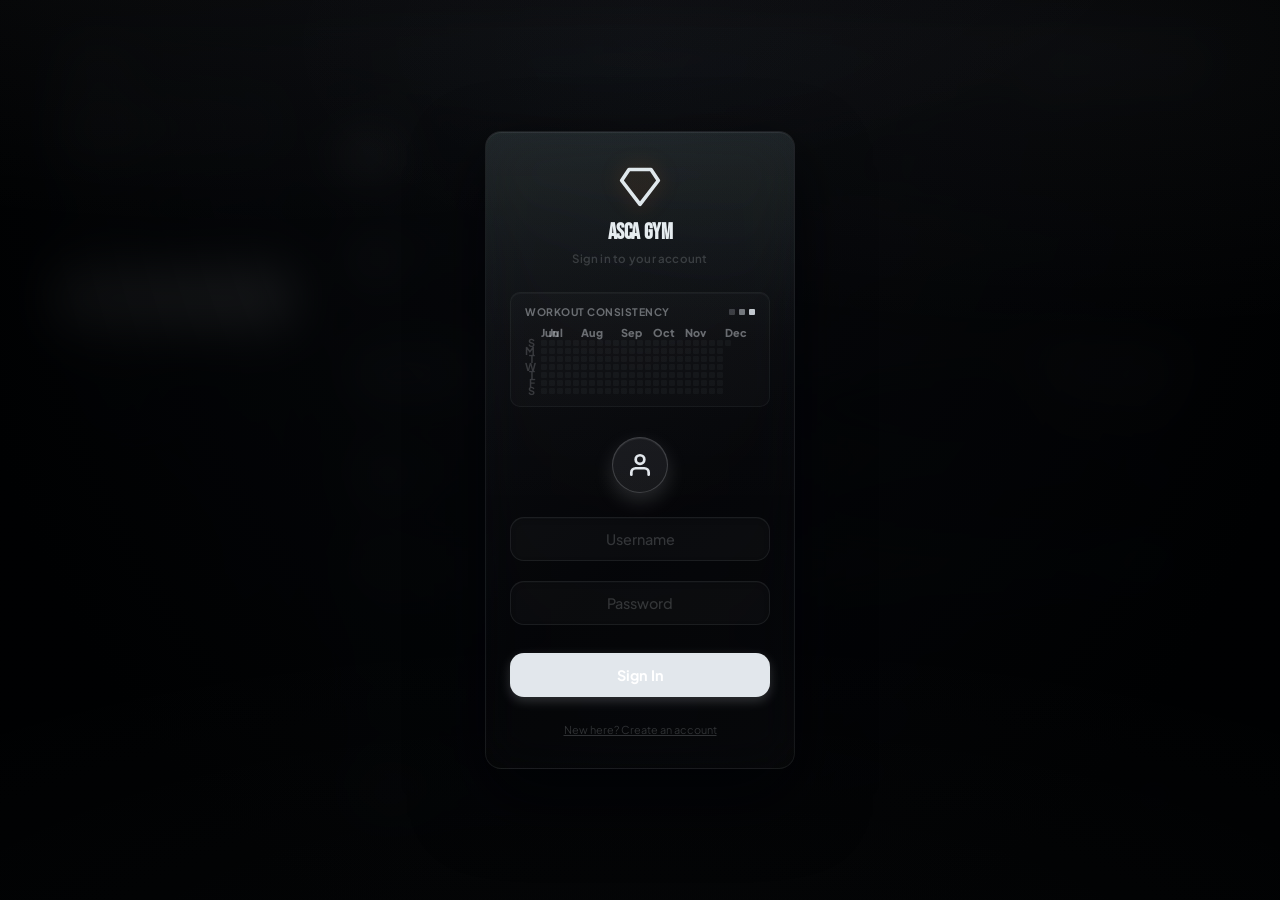
==== commit 48c14c33: "v2 P2: ASCA state pill — one number, one color, whole-surface state Per docs/V2-DESIGN.md§P2: Prime " ====
--- a/index.html
+++ b/index.html
@@ -1509,7 +1509,7 @@
             <span class="lock-heatmap-month-label" style="left: 8px;">May</span><span class="lock-heatmap-month-label" style="left: 48px;">Jun</span><span class="lock-heatmap-month-label" style="left: 80px;">Jul</span><span class="lock-heatmap-month-label" style="left: 112px;">Aug</span><span class="lock-heatmap-month-label" style="left: 152px;">Sep</span>
           </div>
           <div class="lock-heatmap-grid" id="lockHeatmapGrid">
-            <div class="lock-heatmap-dot " style="visibility: hidden; pointer-events: none;animation-delay: 0ms" title="Sun, Apr 26, 2026\nRest Day"></div><div class="lock-heatmap-dot " style="visibility: hidden; pointer-events: none;animation-delay: 4ms" title="Mon, Apr 27, 2026\nRest Day"></div><div class="lock-heatmap-dot " style="visibility: hidden; pointer-events: none;animation-delay: 8ms" title="Tue, Apr 28, 2026\nRest Day"></div><div class="lock-heatmap-dot " style="visibility: hidden; pointer-events: none;animation-delay: 12ms" title="Wed, Apr 29, 2026\nRest Day"></div><div class="lock-heatmap-dot " style="visibility: hidden; pointer-events: none;animation-delay: 16ms" title="Thu, Apr 30, 2026\nRest Day"></div><div class="lock-heatmap-dot " style="animation-delay: 20ms" title="Fri, May 1, 2026\nRest Day"></div><div class="lock-heatmap-dot " style="animation-delay: 24ms" title="Sat, May 2, 2026\nRest Day"></div><div class="lock-heatmap-dot " style="animation-delay: 28ms" title="Sun, May 3, 2026\nRest Day"></div><div class="lock-heatmap-dot " style="animation-delay: 32ms" title="Mon, May 4, 2026\nRest Day"></div><div class="lock-heatmap-dot " style="animation-delay: 36ms" title="Tue, May 5, 2026\nRest Day"></div><div class="lock-heatmap-dot " style="animation-delay: 40ms" title="Wed, May 6, 2026\nRest Day"></div><div class="lock-heatmap-dot " style="animation-delay: 44ms" title="Thu, May 7, 2026\nRest Day"></div><div class="lock-heatmap-dot " style="animation-delay: 48ms" title="Fri, May 8, 2026\nRest Day"></div><div class="lock-heatmap-dot " style="animation-delay: 52ms" title="Sat, May 9, 2026\nRest Day"></div><div class="lock-heatmap-dot " style="animation-delay: 56ms" title="Sun, May 10, 2026\nRest Day"></div><div class="lock-heatmap-dot " style="animation-delay: 60ms" title="Mon, May 11, 2026\nRest Day"></div><div class="lock-heatmap-dot " style="animation-delay: 64ms" title="Tue, May 12, 2026\nRest Day"></div><div class="lock-heatmap-dot " style="animation-delay: 68ms" title="Wed, May 13, 2026\nRest Day"></div><div class="lock-heatmap-dot " style="animation-delay: 72ms" title="Thu, May 14, 2026\nRest Day"></div><div class="lock-heatmap-dot " style="animation-delay: 76ms" title="Fri, May 15, 2026\nRest Day"></div><div class="lock-heatmap-dot " style="animation-delay: 80ms" title="Sat, May 16, 2026\nRest Day"></div><div class="lock-heatmap-dot " style="animation-delay: 84ms" title="Sun, May 17, 2026\nRest Day"></div><div class="lock-heatmap-dot " style="animation-delay: 88ms" title="Mon, May 18, 2026\nRest Day"></div><div class="lock-heatmap-dot " style="animation-delay: 92ms" title="Tue, May 19, 2026\nRest Day"></div><div class="lock-heatmap-dot " style="animation-delay: 96ms" title="Wed, May 20, 2026\nRest Day"></div><div class="lock-heatmap-dot " style="animation-delay: 100ms" title="Thu, May 21, 2026\nRest Day"></div><div class="lock-heatmap-dot lvl-2" style="animation-delay: 104ms" title="Fri, May 22, 2026\nWorkout Day"></div><div class="lock-heatmap-dot " style="animation-delay: 108ms" title="Sat, May 23, 2026\nRest Day"></div><div class="lock-heatmap-dot lvl-3" style="animation-delay: 112ms" title="Sun, May 24, 2026\nWorkout Day"></div><div class="lock-heatmap-dot lvl-3" style="animation-delay: 116ms" title="Mon, May 25, 2026\nWorkout Day"></div><div class="lock-heatmap-dot " style="animation-delay: 120ms" title="Tue, May 26, 2026\nRest Day"></div><div class="lock-heatmap-dot lvl-2" style="animation-delay: 124ms" title="Wed, May 27, 2026\nWorkout Day"></div><div class="lock-heatmap-dot lvl-3" style="animation-delay: 128ms" title="Thu, May 28, 2026\nWorkout Day"></div><div class="lock-heatmap-dot " style="animation-delay: 132ms" title="Fri, May 29, 2026\nRest Day"></div><div class="lock-heatmap-dot lvl-3" style="animation-delay: 136ms" title="Sat, May 30, 2026\nWorkout Day"></div><div class="lock-heatmap-dot " style="animation-delay: 140ms" title="Sun, May 31, 2026\nRest Day"></div><div class="lock-heatmap-dot lvl-3" style="animation-delay: 144ms" title="Mon, Jun 1, 2026\nWorkout Day"></div><div class="lock-heatmap-dot lvl-3" style="animation-delay: 148ms" title="Tue, Jun 2, 2026\nWorkout Day"></div><div class="lock-heatmap-dot lvl-3" style="animation-delay: 152ms" title="Wed, Jun 3, 2026\nWorkout Day"></div><div class="lock-heatmap-dot " style="animation-delay: 156ms" title="Thu, Jun 4, 2026\nRest Day"></div><div class="lock-heatmap-dot lvl-2" style="animation-delay: 160ms" title="Fri, Jun 5, 2026\nWorkout Day"></div><div class="lock-heatmap-dot " style="animation-delay: 164ms" title="Sat, Jun 6, 2026\nRest Day"></div><div class="lock-heatmap-dot lvl-2" style="animation-delay: 168ms" title="Sun, Jun 7, 2026\nWorkout Day"></div><div class="lock-heatmap-dot lvl-2" style="animation-delay: 172ms" title="Mon, Jun 8, 2026\nWorkout Day"></div><div class="lock-heatmap-dot " style="animation-delay: 176ms" title="Tue, Jun 9, 2026\nRest Day"></div><div class="lock-heatmap-dot " style="animation-delay: 180ms" title="Wed, Jun 10, 2026\nRest Day"></div><div class="lock-heatmap-dot " style="animation-delay: 184ms" title="Thu, Jun 11, 2026\nRest Day"></div><div class="lock-heatmap-dot " style="animation-delay: 188ms" title="Fri, Jun 12, 2026\nRest Day"></div><div class="lock-heatmap-dot " style="animation-delay: 192ms" title="Sat, Jun 13, 2026\nRest Day"></div><div class="lock-heatmap-dot " style="animation-delay: 196ms" title="Sun, Jun 14, 2026\nRest Day"></div><div class="lock-heatmap-dot " style="animation-delay: 200ms" title="Mon, Jun 15, 2026\nRest Day"></div><div class="lock-heatmap-dot " style="animation-delay: 204ms" title="Tue, Jun 16, 2026\nRest Day"></div><div class="lock-heatmap-dot " style="animation-delay: 208ms" title="Wed, Jun 17, 2026\nRest Day"></div><div class="lock-heatmap-dot " style="animation-delay: 212ms" title="Thu, Jun 18, 2026\nRest Day"></div><div class="lock-heatmap-dot " style="animation-delay: 216ms" title="Fri, Jun 19, 2026\nRest Day"></div><div class="lock-heatmap-dot " style="animation-delay: 220ms" title="Sat, Jun 20, 2026\nRest Day"></div><div class="lock-heatmap-dot " style="animation-delay: 224ms" title="Sun, Jun 21, 2026\nRest Day"></div><div class="lock-heatmap-dot " style="animation-delay: 228ms" title="Mon, Jun 22, 2026\nRest Day"></div><div class="lock-heatmap-dot " style="animation-delay: 232ms" title="Tue, Jun 23, 2026\nRest Day"></div><div class="lock-heatmap-dot " style="animation-delay: 236ms" title="Wed, Jun 24, 2026\nRest Day"></div><div class="lock-heatmap-dot " style="animation-delay: 240ms" title="Thu, Jun 25, 2026\nRest Day"></div><div class="lock-heatmap-dot " style="animation-delay: 244ms" title="Fri, Jun 26, 2026\nRest Day"></div><div class="lock-heatmap-dot " style="animation-delay: 248ms" title="Sat, Jun 27, 2026\nRest Day"></div><div class="lock-heatmap-dot " style="animation-delay: 252ms" title="Sun, Jun 28, 2026\nRest Day"></div><div class="lock-heatmap-dot " style="animation-delay: 256ms" title="Mon, Jun 29, 2026\nRest Day"></div><div class="lock-heatmap-dot " style="animation-delay: 260ms" title="Tue, Jun 30, 2026\nRest Day"></div><div class="lock-heatmap-dot " style="animation-delay: 264ms" title="Wed, Jul 1, 2026\nRest Day"></div><div class="lock-heatmap-dot " style="animation-delay: 268ms" title="Thu, Jul 2, 2026\nRest Day"></div><div class="lock-heatmap-dot " style="animation-delay: 272ms" title="Fri, Jul 3, 2026\nRest Day"></div><div class="lock-heatmap-dot " style="animation-delay: 276ms" title="Sat, Jul 4, 2026\nRest Day"></div><div class="lock-heatmap-dot " style="animation-delay: 280ms" title="Sun, Jul 5, 2026\nRest Day"></div><div class="lock-heatmap-dot " style="animation-delay: 284ms" title="Mon, Jul 6, 2026\nRest Day"></div><div class="lock-heatmap-dot " style="animation-delay: 288ms" title="Tue, Jul 7, 2026\nRest Day"></div><div class="lock-heatmap-dot " style="animation-delay: 292ms" title="Wed, Jul 8, 2026\nRest Day"></div><div class="lock-heatmap-dot " style="animation-delay: 296ms" title="Thu, Jul 9, 2026\nRest Day"></div><div class="lock-heatmap-dot " style="animation-delay: 300ms" title="Fri, Jul 10, 2026\nRest Day"></div><div class="lock-heatmap-dot " style="animation-delay: 304ms" title="Sat, Jul 11, 2026\nRest Day"></div><div class="lock-heatmap-dot " style="animation-delay: 308ms" title="Sun, Jul 12, 2026\nRest Day"></div><div class="lock-heatmap-dot " style="animation-delay: 312ms" title="Mon, Jul 13, 2026\nRest Day"></div><div class="lock-heatmap-dot " style="animation-delay: 316ms" title="Tue, Jul 14, 2026\nRest Day"></div><div class="lock-heatmap-dot " style="animation-delay: 320ms" title="Wed, Jul 15, 2026\nRest Day"></div><div class="lock-heatmap-dot " style="animation-delay: 324ms" title="Thu, Jul 16, 2026\nRest Day"></div><div class="lock-heatmap-dot " style="animation-delay: 328ms" title="Fri, Jul 17, 2026\nRest Day"></div><div class="lock-heatmap-dot " style="animation-delay: 332ms" title="Sat, Jul 18, 2026\nRest Day"></div><div class="lock-heatmap-dot " style="animation-delay: 336ms" title="Sun, Jul 19, 2026\nRest Day"></div><div class="lock-heatmap-dot " style="animation-delay: 340ms" title="Mon, Jul 20, 2026\nRest Day"></div><div class="lock-heatmap-dot " style="animation-delay: 344ms" title="Tue, Jul 21, 2026\nRest Day"></div><div class="lock-heatmap-dot " style="animation-delay: 348ms" title="Wed, Jul 22, 2026\nRest Day"></div><div class="lock-heatmap-dot " style="animation-delay: 352ms" title="Thu, Jul 23, 2026\nRest Day"></div><div class="lock-heatmap-dot " style="animation-delay: 356ms" title="Fri, Jul 24, 2026\nRest Day"></div><div class="lock-heatmap-dot " style="animation-delay: 360ms" title="Sat, Jul 25, 2026\nRest Day"></div><div class="lock-heatmap-dot " style="animation-delay: 364ms" title="Sun, Jul 26, 2026\nRest Day"></div><div class="lock-heatmap-dot " style="animation-delay: 368ms" title="Mon, Jul 27, 2026\nRest Day"></div><div class="lock-heatmap-dot " style="animation-delay: 372ms" title="Tue, Jul 28, 2026\nRest Day"></div><div class="lock-heatmap-dot " style="animation-delay: 376ms" title="Wed, Jul 29, 2026\nRest Day"></div><div class="lock-heatmap-dot " style="animation-delay: 380ms" title="Thu, Jul 30, 2026\nRest Day"></div><div class="lock-heatmap-dot " style="animation-delay: 384ms" title="Fri, Jul 31, 2026\nRest Day"></div><div class="lock-heatmap-dot " style="animation-delay: 388ms" title="Sat, Aug 1, 2026\nRest Day"></div><div class="lock-heatmap-dot " style="animation-delay: 392ms" title="Sun, Aug 2, 2026\nRest Day"></div><div class="lock-heatmap-dot " style="animation-delay: 396ms" title="Mon, Aug 3, 2026\nRest Day"></div><div class="lock-heatmap-dot " style="animation-delay: 400ms" title="Tue, Aug 4, 2026\nRest Day"></div><div class="lock-heatmap-dot " style="animation-delay: 404ms" title="Wed, Aug 5, 2026\nRest Day"></div><div class="lock-heatmap-dot " style="animation-delay: 408ms" title="Thu, Aug 6, 2026\nRest Day"></div><div class="lock-heatmap-dot " style="animation-delay: 412ms" title="Fri, Aug 7, 2026\nRest Day"></div><div class="lock-heatmap-dot " style="animation-delay: 416ms" title="Sat, Aug 8, 2026\nRest Day"></div><div class="lock-heatmap-dot " style="animation-delay: 420ms" title="Sun, Aug 9, 2026\nRest Day"></div><div class="lock-heatmap-dot " style="animation-delay: 424ms" title="Mon, Aug 10, 2026\nRest Day"></div><div class="lock-heatmap-dot " style="animation-delay: 428ms" title="Tue, Aug 11, 2026\nRest Day"></div><div class="lock-heatmap-dot " style="animation-delay: 432ms" title="Wed, Aug 12, 2026\nRest Day"></div><div class="lock-heatmap-dot " style="animation-delay: 436ms" title="Thu, Aug 13, 2026\nRest Day"></div><div class="lock-heatmap-dot " style="animation-delay: 440ms" title="Fri, Aug 14, 2026\nRest Day"></div><div class="lock-heatmap-dot " style="animation-delay: 444ms" title="Sat, Aug 15, 2026\nRest Day"></div><div class="lock-heatmap-dot " style="animation-delay: 448ms" title="Sun, Aug 16, 2026\nRest Day"></div><div class="lock-heatmap-dot " style="animation-delay: 452ms" title="Mon, Aug 17, 2026\nRest Day"></div><div class="lock-heatmap-dot " style="animation-delay: 456ms" title="Tue, Aug 18, 2026\nRest Day"></div><div class="lock-heatmap-dot " style="animation-delay: 460ms" title="Wed, Aug 19, 2026\nRest Day"></div><div class="lock-heatmap-dot " style="animation-delay: 464ms" title="Thu, Aug 20, 2026\nRest Day"></div><div class="lock-heatmap-dot " style="animation-delay: 468ms" title="Fri, Aug 21, 2026\nRest Day"></div><div class="lock-heatmap-dot " style="animation-delay: 472ms" title="Sat, Aug 22, 2026\nRest Day"></div><div class="lock-heatmap-dot " style="animation-delay: 476ms" title="Sun, Aug 23, 2026\nRest Day"></div><div class="lock-heatmap-dot " style="animation-delay: 480ms" title="Mon, Aug 24, 2026\nRest Day"></div><div class="lock-heatmap-dot " style="animation-delay: 484ms" title="Tue, Aug 25, 2026\nRest Day"></div><div class="lock-heatmap-dot " style="animation-delay: 488ms" title="Wed, Aug 26, 2026\nRest Day"></div><div class="lock-heatmap-dot " style="animation-delay: 492ms" title="Thu, Aug 27, 2026\nRest Day"></div><div class="lock-heatmap-dot " style="animation-delay: 496ms" title="Fri, Aug 28, 2026\nRest Day"></div><div class="lock-heatmap-dot " style="animation-delay: 500ms" title="Sat, Aug 29, 2026\nRest Day"></div><div class="lock-heatmap-dot " style="animation-delay: 504ms" title="Sun, Aug 30, 2026\nRest Day"></div><div class="lock-heatmap-dot " style="animation-delay: 508ms" title="Mon, Aug 31, 2026\nRest Day"></div><div class="lock-heatmap-dot " style="animation-delay: 512ms" title="Tue, Sep 1, 2026\nRest Day"></div><div class="lock-heatmap-dot " style="animation-delay: 516ms" title="Wed, Sep 2, 2026\nRest Day"></div><div class="lock-heatmap-dot " style="animation-delay: 520ms" title="Thu, Sep 3, 2026\nRest Day"></div><div class="lock-heatmap-dot " style="animation-delay: 524ms" title="Fri, Sep 4, 2026\nRest Day"></div><div class="lock-heatmap-dot " style="animation-delay: 528ms" title="Sat, Sep 5, 2026\nRest Day"></div><div class="lock-heatmap-dot " style="animation-delay: 532ms" title="Sun, Sep 6, 2026\nRest Day"></div><div class="lock-heatmap-dot " style="animation-delay: 536ms" title="Mon, Sep 7, 2026\nRest Day"></div><div class="lock-heatmap-dot " style="animation-delay: 540ms" title="Tue, Sep 8, 2026\nRest Day"></div><div class="lock-heatmap-dot " style="animation-delay: 544ms" title="Wed, Sep 9, 2026\nRest Day"></div><div class="lock-heatmap-dot " style="animation-delay: 548ms" title="Thu, Sep 10, 2026\nRest Day"></div><div class="lock-heatmap-dot " style="animation-delay: 552ms" title="Fri, Sep 11, 2026\nRest Day"></div><div class="lock-heatmap-dot " style="animation-delay: 556ms" title="Sat, Sep 12, 2026\nRest Day"></div><div class="lock-heatmap-dot " style="animation-delay: 560ms" title="Sun, Sep 13, 2026\nRest Day"></div><div class="lock-heatmap-dot " style="animation-delay: 564ms" title="Mon, Sep 14, 2026\nRest Day"></div><div class="lock-heatmap-dot " style="animation-delay: 568ms" title="Tue, Sep 15, 2026\nRest Day"></div><div class="lock-heatmap-dot " style="animation-delay: 572ms" title="Wed, Sep 16, 2026\nRest Day"></div><div class="lock-heatmap-dot " style="animation-delay: 576ms" title="Thu, Sep 17, 2026\nRest Day"></div><div class="lock-heatmap-dot " style="visibility: hidden; pointer-events: none;animation-delay: 580ms" title="Fri, Sep 18, 2026\nRest Day"></div><div class="lock-heatmap-dot " style="visibility: hidden; pointer-events: none;animation-delay: 584ms" title="Sat, Sep 19, 2026\nRest Day"></div>
+            <div class="lock-heatmap-dot " style="visibility: hidden; pointer-events: none;animation-delay: 0ms" title="Sun, Apr 26, 2026\nRest Day"></div><div class="lock-heatmap-dot " style="visibility: hidden; pointer-events: none;animation-delay: 4ms" title="Mon, Apr 27, 2026\nRest Day"></div><div class="lock-heatmap-dot " style="visibility: hidden; pointer-events: none;animation-delay: 8ms" title="Tue, Apr 28, 2026\nRest Day"></div><div class="lock-heatmap-dot " style="visibility: hidden; pointer-events: none;animation-delay: 12ms" title="Wed, Apr 29, 2026\nRest Day"></div><div class="lock-heatmap-dot " style="visibility: hidden; pointer-events: none;animation-delay: 16ms" title="Thu, Apr 30, 2026\nRest Day"></div><div class="lock-heatmap-dot " style="animation-delay: 20ms" title="Fri, May 1, 2026\nRest Day"></div><div class="lock-heatmap-dot " style="animation-delay: 24ms" title="Sat, May 2, 2026\nRest Day"></div><div class="lock-heatmap-dot " style="animation-delay: 28ms" title="Sun, May 3, 2026\nRest Day"></div><div class="lock-heatmap-dot " style="animation-delay: 32ms" title="Mon, May 4, 2026\nRest Day"></div><div class="lock-heatmap-dot " style="animation-delay: 36ms" title="Tue, May 5, 2026\nRest Day"></div><div class="lock-heatmap-dot " style="animation-delay: 40ms" title="Wed, May 6, 2026\nRest Day"></div><div class="lock-heatmap-dot " style="animation-delay: 44ms" title="Thu, May 7, 2026\nRest Day"></div><div class="lock-heatmap-dot " style="animation-delay: 48ms" title="Fri, May 8, 2026\nRest Day"></div><div class="lock-heatmap-dot " style="animation-delay: 52ms" title="Sat, May 9, 2026\nRest Day"></div><div class="lock-heatmap-dot " style="animation-delay: 56ms" title="Sun, May 10, 2026\nRest Day"></div><div class="lock-heatmap-dot " style="animation-delay: 60ms" title="Mon, May 11, 2026\nRest Day"></div><div class="lock-heatmap-dot " style="animation-delay: 64ms" title="Tue, May 12, 2026\nRest Day"></div><div class="lock-heatmap-dot " style="animation-delay: 68ms" title="Wed, May 13, 2026\nRest Day"></div><div class="lock-heatmap-dot " style="animation-delay: 72ms" title="Thu, May 14, 2026\nRest Day"></div><div class="lock-heatmap-dot " style="animation-delay: 76ms" title="Fri, May 15, 2026\nRest Day"></div><div class="lock-heatmap-dot " style="animation-delay: 80ms" title="Sat, May 16, 2026\nRest Day"></div><div class="lock-heatmap-dot " style="animation-delay: 84ms" title="Sun, May 17, 2026\nRest Day"></div><div class="lock-heatmap-dot " style="animation-delay: 88ms" title="Mon, May 18, 2026\nRest Day"></div><div class="lock-heatmap-dot " style="animation-delay: 92ms" title="Tue, May 19, 2026\nRest Day"></div><div class="lock-heatmap-dot " style="animation-delay: 96ms" title="Wed, May 20, 2026\nRest Day"></div><div class="lock-heatmap-dot " style="animation-delay: 100ms" title="Thu, May 21, 2026\nRest Day"></div><div class="lock-heatmap-dot lvl-2" style="animation-delay: 104ms" title="Fri, May 22, 2026\nWorkout Day"></div><div class="lock-heatmap-dot " style="animation-delay: 108ms" title="Sat, May 23, 2026\nRest Day"></div><div class="lock-heatmap-dot lvl-3" style="animation-delay: 112ms" title="Sun, May 24, 2026\nWorkout Day"></div><div class="lock-heatmap-dot lvl-3" style="animation-delay: 116ms" title="Mon, May 25, 2026\nWorkout Day"></div><div class="lock-heatmap-dot " style="animation-delay: 120ms" title="Tue, May 26, 2026\nRest Day"></div><div class="lock-heatmap-dot lvl-2" style="animation-delay: 124ms" title="Wed, May 27, 2026\nWorkout Day"></div><div class="lock-heatmap-dot lvl-3" style="animation-delay: 128ms" title="Thu, May 28, 2026\nWorkout Day"></div><div class="lock-heatmap-dot " style="animation-delay: 132ms" title="Fri, May 29, 2026\nRest Day"></div><div class="lock-heatmap-dot lvl-3" style="animation-delay: 136ms" title="Sat, May 30, 2026\nWorkout Day"></div><div class="lock-heatmap-dot " style="animation-delay: 140ms" title="Sun, May 31, 2026\nRest Day"></div><div class="lock-heatmap-dot lvl-3" style="animation-delay: 144ms" title="Mon, Jun 1, 2026\nWorkout Day"></div><div class="lock-heatmap-dot lvl-3" style="animation-delay: 148ms" title="Tue, Jun 2, 2026\nWorkout Day"></div><div class="lock-heatmap-dot lvl-3" style="animation-delay: 152ms" title="Wed, Jun 3, 2026\nWorkout Day"></div><div class="lock-heatmap-dot " style="animation-delay: 156ms" title="Thu, Jun 4, 2026\nRest Day"></div><div class="lock-heatmap-dot lvl-2" style="animation-delay: 160ms" title="Fri, Jun 5, 2026\nWorkout Day"></div><div class="lock-heatmap-dot " style="animation-delay: 164ms" title="Sat, Jun 6, 2026\nRest Day"></div><div class="lock-heatmap-dot lvl-2" style="animation-delay: 168ms" title="Sun, Jun 7, 2026\nWorkout Day"></div><div class="lock-heatmap-dot lvl-2" style="animation-delay: 172ms" title="Mon, Jun 8, 2026\nWorkout Day"></div><div class="lock-heatmap-dot " style="animation-delay: 176ms" title="Tue, Jun 9, 2026\nRest Day"></div><div class="lock-heatmap-dot " style="animation-delay: 180ms" title="Wed, Jun 10, 2026\nRest Day"></div><div class="lock-heatmap-dot " style="animation-delay: 184ms" title="Thu, Jun 11, 2026\nRest Day"></div><div class="lock-heatmap-dot " style="animation-delay: 188ms" title="Fri, Jun 12, 2026\nRest Day"></div><div class="lock-heatmap-dot " style="animation-delay: 192ms" title="Sat, Jun 13, 2026\nRest Day"></div><div class="lock-heatmap-dot " style="animation-delay: 196ms" title="Sun, Jun 14, 2026\nRest Day"></div><div class="lock-heatmap-dot " style="animation-delay: 200ms" title="Mon, Jun 15, 2026\nRest Day"></div><div class="lock-heatmap-dot " style="animation-delay: 204ms" title="Tue, Jun 16, 2026\nRest Day"></div><div class="lock-heatmap-dot " style="animation-delay: 208ms" title="Wed, Jun 17, 2026\nRest Day"></div><div class="lock-heatmap-dot " style="animation-delay: 212ms" title="Thu, Jun 18, 2026\nRest Day"></div><div class="lock-heatmap-dot " style="animation-delay: 216ms" title="Fri, Jun 19, 2026\nRest Day"></div><div class="lock-heatmap-dot " style="animation-delay: 220ms" title="Sat, Jun 20, 2026\nRest Day"></div><div class="lock-heatmap-dot " style="animation-delay: 224ms" title="Sun, Jun 21, 2026\nRest Day"></div><div class="lock-heatmap-dot " style="animation-delay: 228ms" title="Mon, Jun 22, 2026\nRest Day"></div><div class="lock-heatmap-dot " style="animation-delay: 232ms" title="Tue, Jun 23, 2026\nRest Day"></div><div class="lock-heatmap-dot " style="animation-delay: 236ms" title="Wed, Jun 24, 2026\nRest Day"></div><div class="lock-heatmap-dot " style="animation-delay: 240ms" title="Thu, Jun 25, 2026\nRest Day"></div><div class="lock-heatmap-dot " style="animation-delay: 244ms" title="Fri, Jun 26, 2026\nRest Day"></div><div class="lock-heatmap-dot " style="animation-delay: 248ms" title="Sat, Jun 27, 2026\nRest Day"></div><div class="lock-heatmap-dot " style="animation-delay: 252ms" title="Sun, Jun 28, 2026\nRest Day"></div><div class="lock-heatmap-dot " style="animation-delay: 256ms" title="Mon, Jun 29, 2026\nRest Day"></div><div class="lock-heatmap-dot " style="animation-delay: 260ms" title="Tue, Jun 30, 2026\nRest Day"></div><div class="lock-heatmap-dot " style="animation-delay: 264ms" title="Wed, Jul 1, 2026\nRest Day"></div><div class="lock-heatmap-dot " style="animation-delay: 268ms" title="Thu, Jul 2, 2026\nRest Day"></div><div class="lock-heatmap-dot " style="animation-delay: 272ms" title="Fri, Jul 3, 2026\nRest Day"></div><div class="lock-heatmap-dot " style="animation-delay: 276ms" title="Sat, Jul 4, 2026\nRest Day"></div><div class="lock-heatmap-dot " style="animation-delay: 280ms" title="Sun, Jul 5, 2026\nRest Day"></div><div class="lock-heatmap-dot " style="animation-delay: 284ms" title="Mon, Jul 6, 2026\nRest Day"></div><div class="lock-heatmap-dot " style="animation-delay: 288ms" title="Tue, Jul 7, 2026\nRest Day"></div><div class="lock-heatmap-dot " style="animation-delay: 292ms" title="Wed, Jul 8, 2026\nRest Day"></div><div class="lock-heatmap-dot " style="animation-delay: 296ms" title="Thu, Jul 9, 2026\nRest Day"></div><div class="lock-heatmap-dot " style="animation-delay: 300ms" title="Fri, Jul 10, 2026\nRest Day"></div><div class="lock-heatmap-dot " style="animation-delay: 304ms" title="Sat, Jul 11, 2026\nRest Day"></div><div class="lock-heatmap-dot " style="animation-delay: 308ms" title="Sun, Jul 12, 2026\nRest Day"></div><div class="lock-heatmap-dot " style="animation-delay: 312ms" title="Mon, Jul 13, 2026\nRest Day"></div><div class="lock-heatmap-dot " style="animation-delay: 316ms" title="Tue, Jul 14, 2026\nRest Day"></div><div class="lock-heatmap-dot " style="animation-delay: 320ms" title="Wed, Jul 15, 2026\nRest Day"></div><div class="lock-heatmap-dot " style="animation-delay: 324ms" title="Thu, Jul 16, 2026\nRest Day"></div><div class="lock-heatmap-dot " style="animation-delay: 328ms" title="Fri, Jul 17, 2026\nRest Day"></div><div class="lock-heatmap-dot " style="animation-delay: 332ms" title="Sat, Jul 18, 2026\nRest Day"></div><div class="lock-heatmap-dot " style="animation-delay: 336ms" title="Sun, Jul 19, 2026\nRest Day"></div><div class="lock-heatmap-dot " style="animation-delay: 340ms" title="Mon, Jul 20, 2026\nRest Day"></div><div class="lock-heatmap-dot " style="animation-delay: 344ms" title="Tue, Jul 21, 2026\nRest Day"></div><div class="lock-heatmap-dot " style="animation-delay: 348ms" title="Wed, Jul 22, 2026\nRest Day"></div><div class="lock-heatmap-dot " style="animation-delay: 352ms" title="Thu, Jul 23, 2026\nRest Day"></div><div class="lock-heatmap-dot " style="animation-delay: 356ms" title="Fri, Jul 24, 2026\nRest Day"></div><div class="lock-heatmap-dot " style="animation-delay: 360ms" title="Sat, Jul 25, 2026\nRest Day"></div><div class="lock-heatmap-dot " style="animation-delay: 364ms" title="Sun, Jul 26, 2026\nRest Day"></div><div class="lock-heatmap-dot " style="animation-delay: 368ms" title="Mon, Jul 27, 2026\nRest Day"></div><div class="lock-heatmap-dot " style="animation-delay: 372ms" title="Tue, Jul 28, 2026\nRest Day"></div><div class="lock-heatmap-dot " style="animation-delay: 376ms" title="Wed, Jul 29, 2026\nRest Day"></div><div class="lock-heatmap-dot " style="animation-delay: 380ms" title="Thu, Jul 30, 2026\nRest Day"></div><div class="lock-heatmap-dot " style="animation-delay: 384ms" title="Fri, Jul 31, 2026\nRest Day"></div><div class="lock-heatmap-dot " style="animation-delay: 388ms" title="Sat, Aug 1, 2026\nRest Day"></div><div class="lock-heatmap-dot " style="animation-delay: 392ms" title="Sun, Aug 2, 2026\nRest Day"></div><div class="lock-heatmap-dot " style="animation-delay: 396ms" title="Mon, Aug 3, 2026\nRest Day"></div><div class="lock-heatmap-dot " style="animation-delay: 400ms" title="Tue, Aug 4, 2026\nRest Day"></div><div class="lock-heatmap-dot " style="animation-delay: 404ms" title="Wed, Aug 5, 2026\nRest Day"></div><div class="lock-heatmap-dot " style="animation-delay: 408ms" title="Thu, Aug 6, 2026\nRest Day"></div><div class="lock-heatmap-dot " style="animation-delay: 412ms" title="Fri, Aug 7, 2026\nRest Day"></div><div class="lock-heatmap-dot " style="animation-delay: 416ms" title="Sat, Aug 8, 2026\nRest Day"></div><div class="lock-heatmap-dot " style="animation-delay: 420ms" title="Sun, Aug 9, 2026\nRest Day"></div><div class="lock-heatmap-dot " style="animation-delay: 424ms" title="Mon, Aug 10, 2026\nRest Day"></div><div class="lock-heatmap-dot " style="animation-delay: 428ms" title="Tue, Aug 11, 2026\nRest Day"></div><div class="lock-heatmap-dot " style="animation-delay: 432ms" title="Wed, Aug 12, 2026\nRest Day"></div><div class="lock-heatmap-dot " style="animation-delay: 436ms" title="Thu, Aug 13, 2026\nRest Day"></div><div class="lock-heatmap-dot " style="animation-delay: 440ms" title="Fri, Aug 14, 2026\nRest Day"></div><div class="lock-heatmap-dot " style="animation-delay: 444ms" title="Sat, Aug 15, 2026\nRest Day"></div><div class="lock-heatmap-dot " style="animation-delay: 448ms" title="Sun, Aug 16, 2026\nRest Day"></div><div class="lock-heatmap-dot " style="animation-delay: 452ms" title="Mon, Aug 17, 2026\nRest Day"></div><div class="lock-heatmap-dot " style="animation-delay: 456ms" title="Tue, Aug 18, 2026\nRest Day"></div><div class="lock-heatmap-dot " style="animation-delay: 460ms" title="Wed, Aug 19, 2026\nRest Day"></div><div class="lock-heatmap-dot " style="animation-delay: 464ms" title="Thu, Aug 20, 2026\nRest Day"></div><div class="lock-heatmap-dot " style="animation-delay: 468ms" title="Fri, Aug 21, 2026\nRest Day"></div><div class="lock-heatmap-dot " style="animation-delay: 472ms" title="Sat, Aug 22, 2026\nRest Day"></div><div class="lock-heatmap-dot " style="animation-delay: 476ms" title="Sun, Aug 23, 2026\nRest Day"></div><div class="lock-heatmap-dot " style="animation-delay: 480ms" title="Mon, Aug 24, 2026\nRest Day"></div><div class="lock-heatmap-dot " style="animation-delay: 484ms" title="Tue, Aug 25, 2026\nRest Day"></div><div class="lock-heatmap-dot " style="animation-delay: 488ms" title="Wed, Aug 26, 2026\nRest Day"></div><div class="lock-heatmap-dot " style="animation-delay: 492ms" title="Thu, Aug 27, 2026\nRest Day"></div><div class="lock-heatmap-dot " style="animation-delay: 496ms" title="Fri, Aug 28, 2026\nRest Day"></div><div class="lock-heatmap-dot " style="animation-delay: 500ms" title="Sat, Aug 29, 2026\nRest Day"></div><div class="lock-heatmap-dot " style="animation-delay: 504ms" title="Sun, Aug 30, 2026\nRest Day"></div><div class="lock-heatmap-dot " style="animation-delay: 508ms" title="Mon, Aug 31, 2026\nRest Day"></div><div class="lock-heatmap-dot " style="animation-delay: 512ms" title="Tue, Sep 1, 2026\nRest Day"></div><div class="lock-heatmap-dot " style="animation-delay: 516ms" title="Wed, Sep 2, 2026\nRest Day"></div><div class="lock-heatmap-dot " style="animation-delay: 520ms" title="Thu, Sep 3, 2026\nRest Day"></div><div class="lock-heatmap-dot " style="animation-delay: 524ms" title="Fri, Sep 4, 2026\nRest Day"></div><div class="lock-heatmap-dot " style="animation-delay: 528ms" title="Sat, Sep 5, 2026\nRest Day"></div><div class="lock-heatmap-dot " style="animation-delay: 532ms" title="Sun, Sep 6, 2026\nRest Day"></div><div class="lock-heatmap-dot " style="animation-delay: 536ms" title="Mon, Sep 7, 2026\nRest Day"></div><div class="lock-heatmap-dot " style="animation-delay: 540ms" title="Tue, Sep 8, 2026\nRest Day"></div><div class="lock-heatmap-dot " style="animation-delay: 544ms" title="Wed, Sep 9, 2026\nRest Day"></div><div class="lock-heatmap-dot " style="animation-delay: 548ms" title="Thu, Sep 10, 2026\nRest Day"></div><div class="lock-heatmap-dot " style="animation-delay: 552ms" title="Fri, Sep 11, 2026\nRest Day"></div><div class="lock-heatmap-dot " style="animation-delay: 556ms" title="Sat, Sep 12, 2026\nRest Day"></div><div class="lock-heatmap-dot " style="animation-delay: 560ms" title="Sun, Sep 13, 2026\nRest Day"></div><div class="lock-heatmap-dot " style="animation-delay: 564ms" title="Mon, Sep 14, 2026\nRest Day"></div><div class="lock-heatmap-dot " style="animation-delay: 568ms" title="Tue, Sep 15, 2026\nRest Day"></div><div class="lock-heatmap-dot " style="animation-delay: 572ms" title="Wed, Sep 16, 2026\nRest Day"></div><div class="lock-heatmap-dot " style="animation-delay: 576ms" title="Thu, Sep 17, 2026\nRest Day"></div><div class="lock-heatmap-dot " style="animation-delay: 580ms" title="Fri, Sep 18, 2026\nRest Day"></div><div class="lock-heatmap-dot " style="visibility: hidden; pointer-events: none;animation-delay: 584ms" title="Sat, Sep 19, 2026\nRest Day"></div>
           </div>
         </div>
       </div>
@@ -1542,7 +1542,7 @@
 <script>
 (() => {
   'use strict';
-  const PAYLOAD_B64 = "[base64]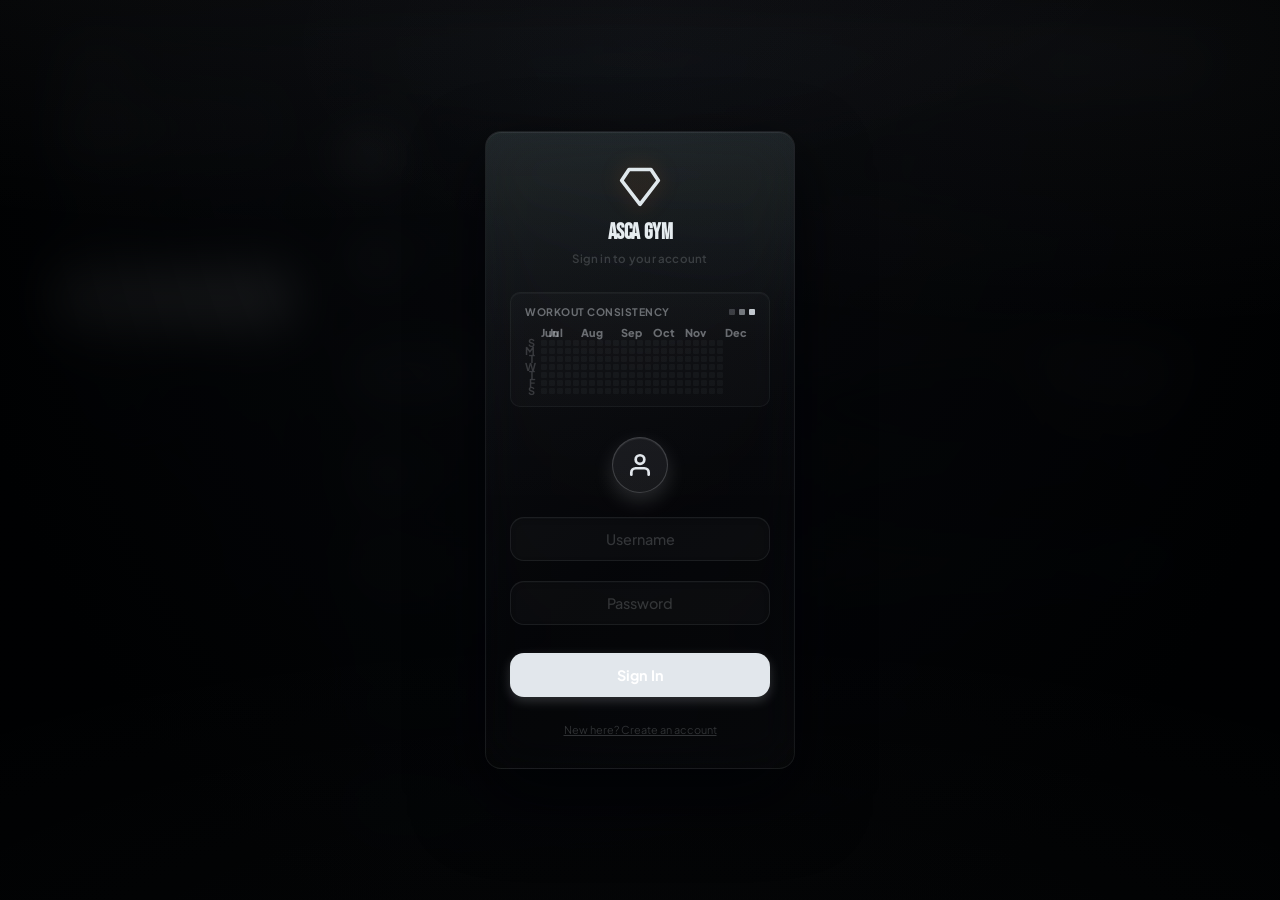
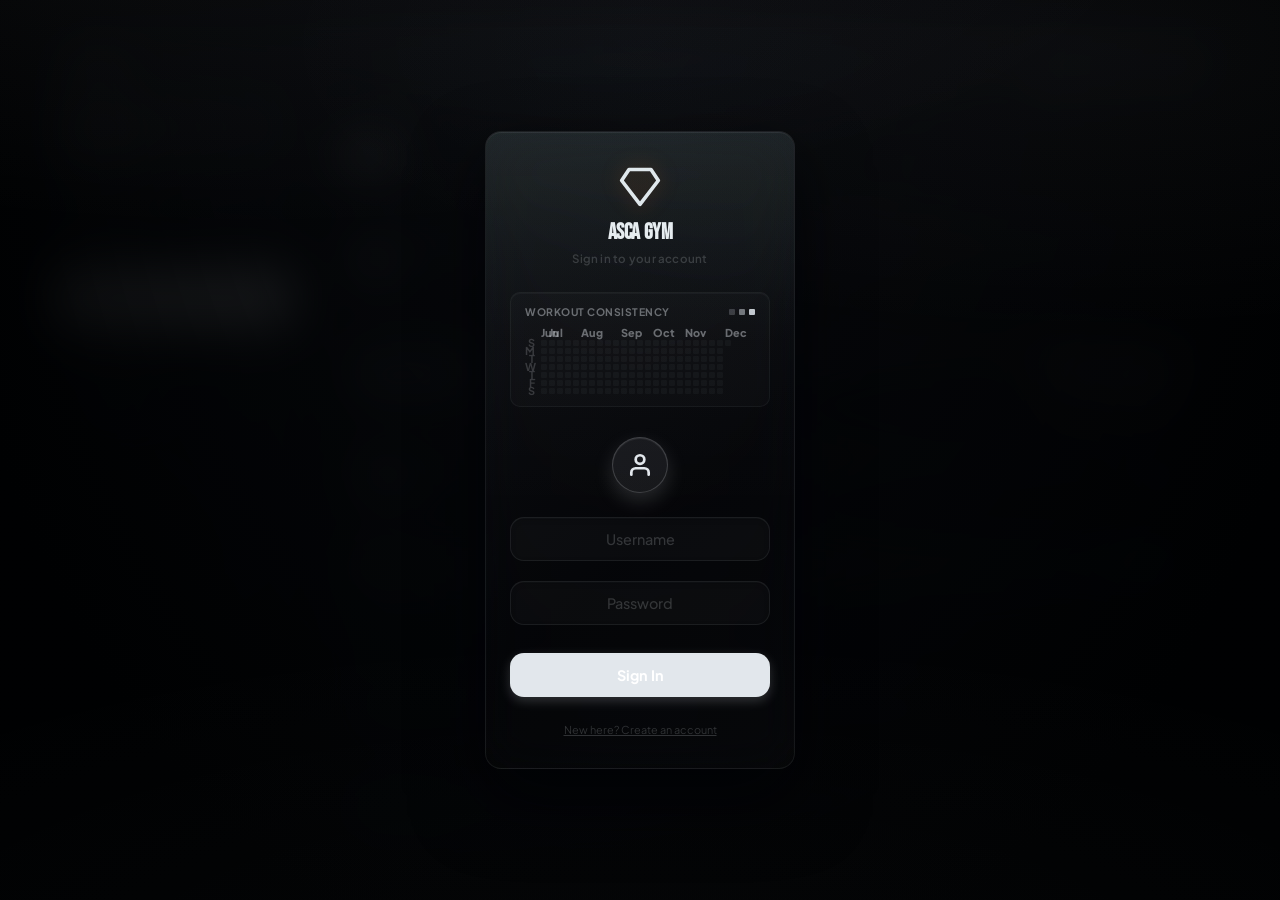
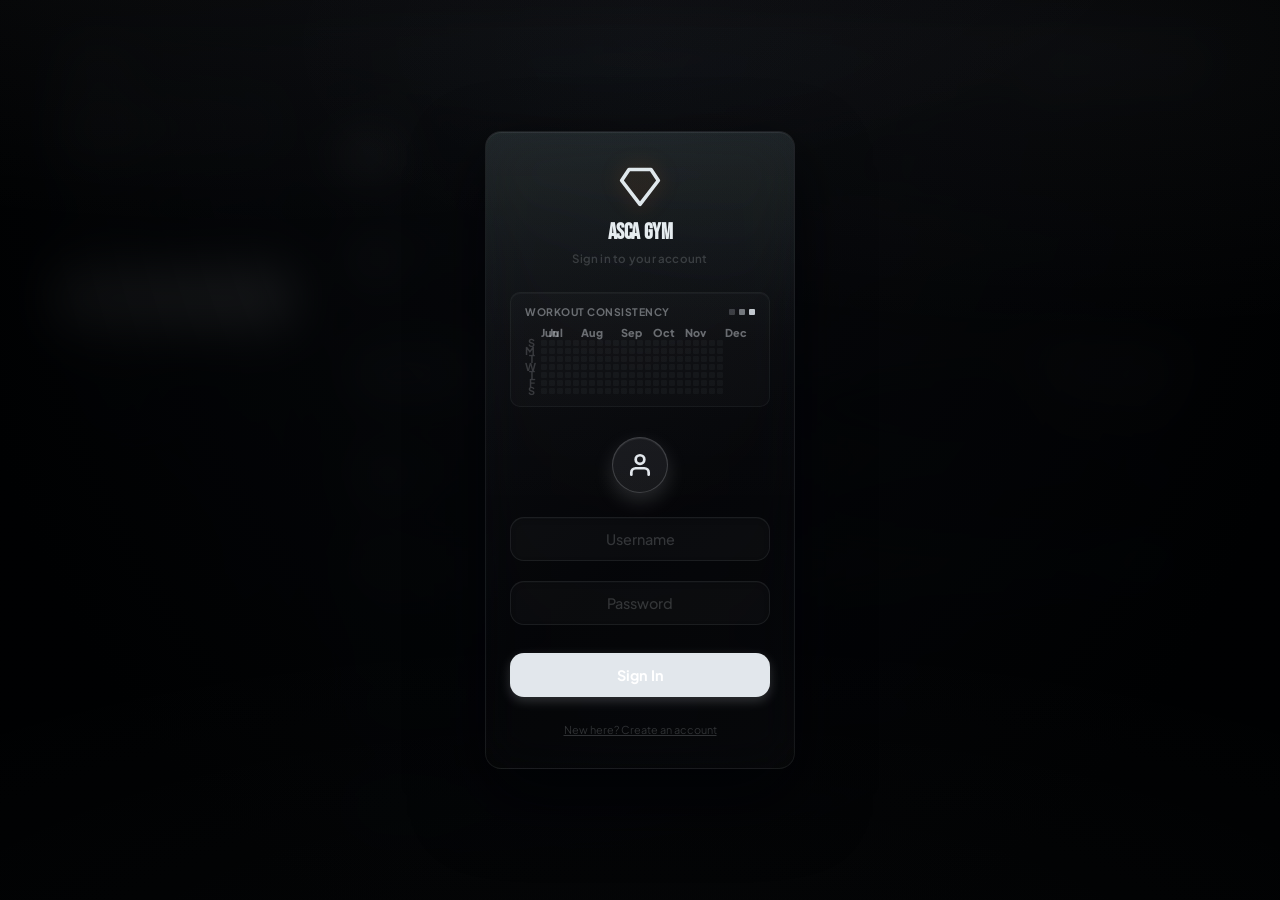
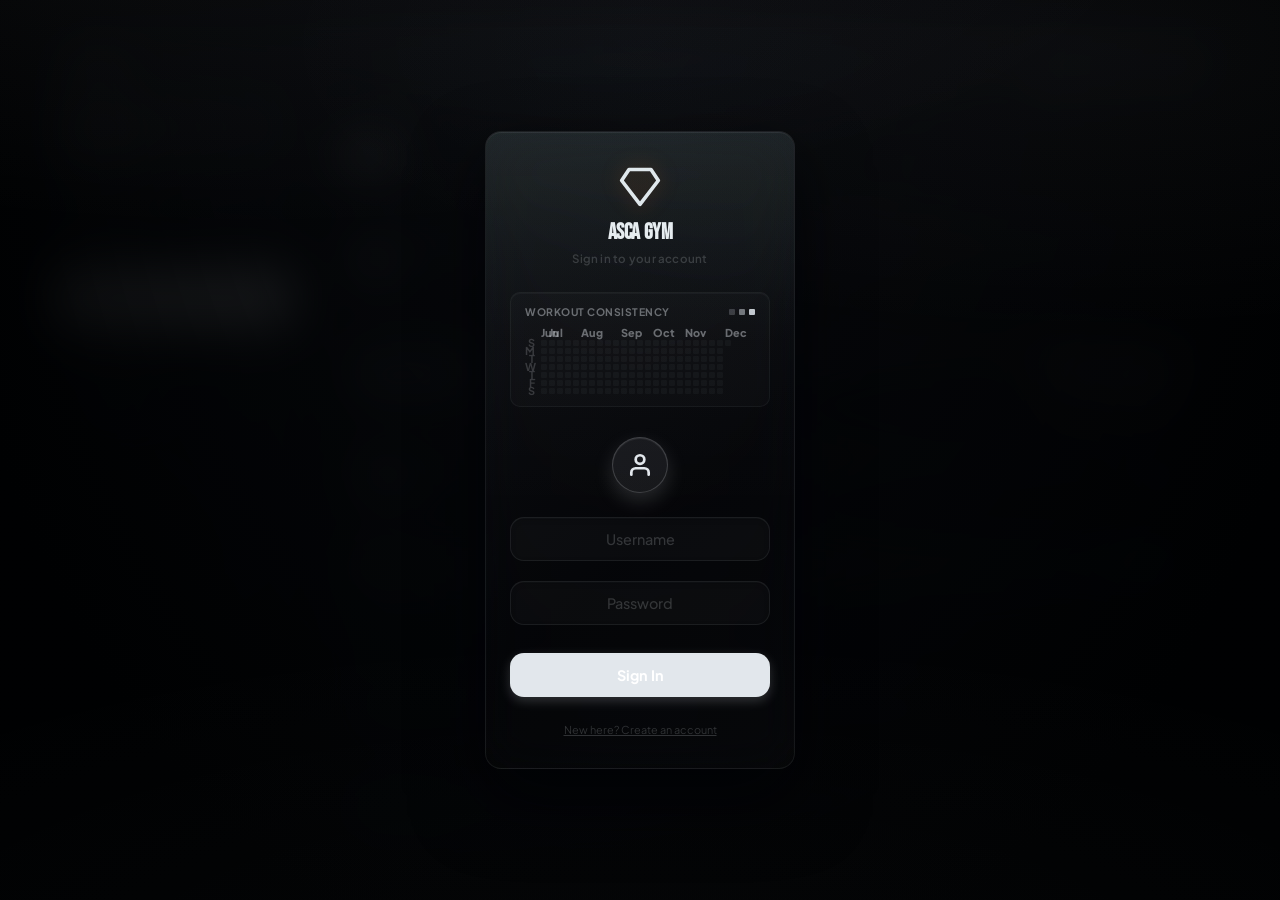
